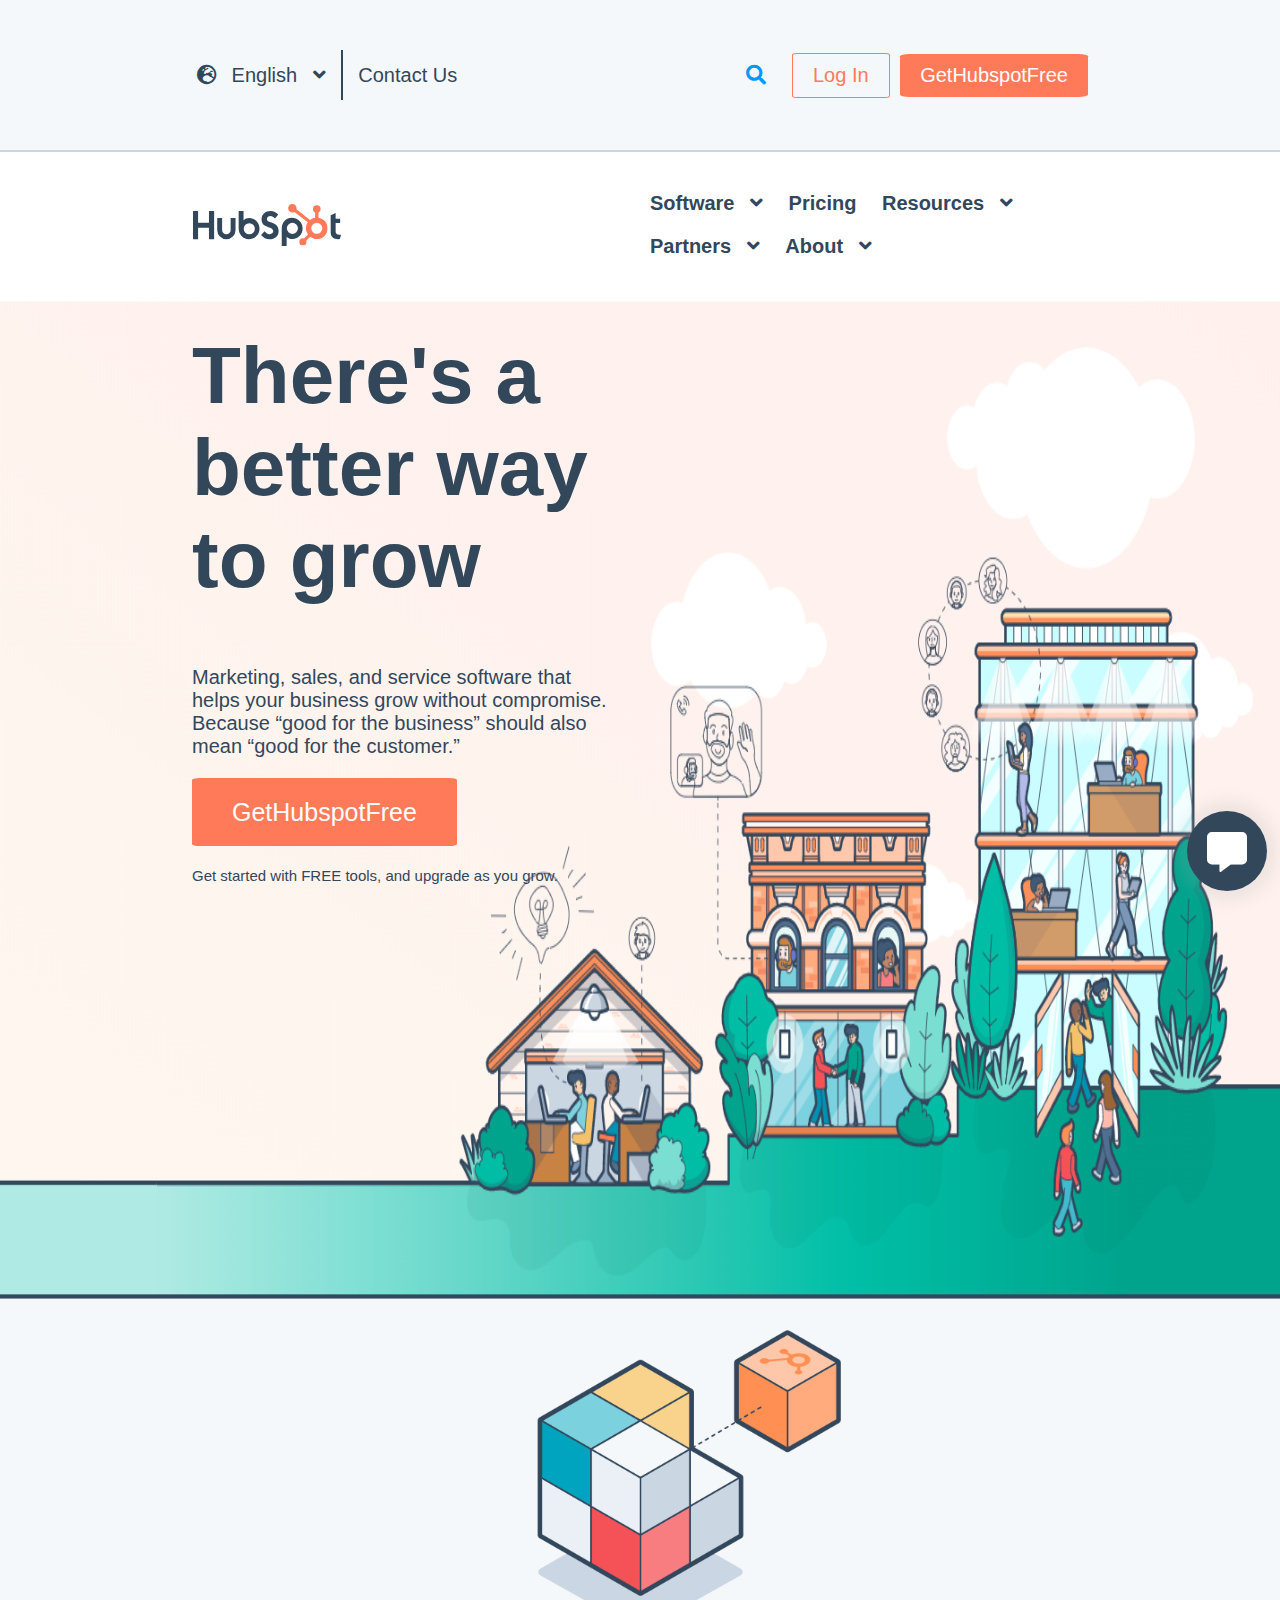
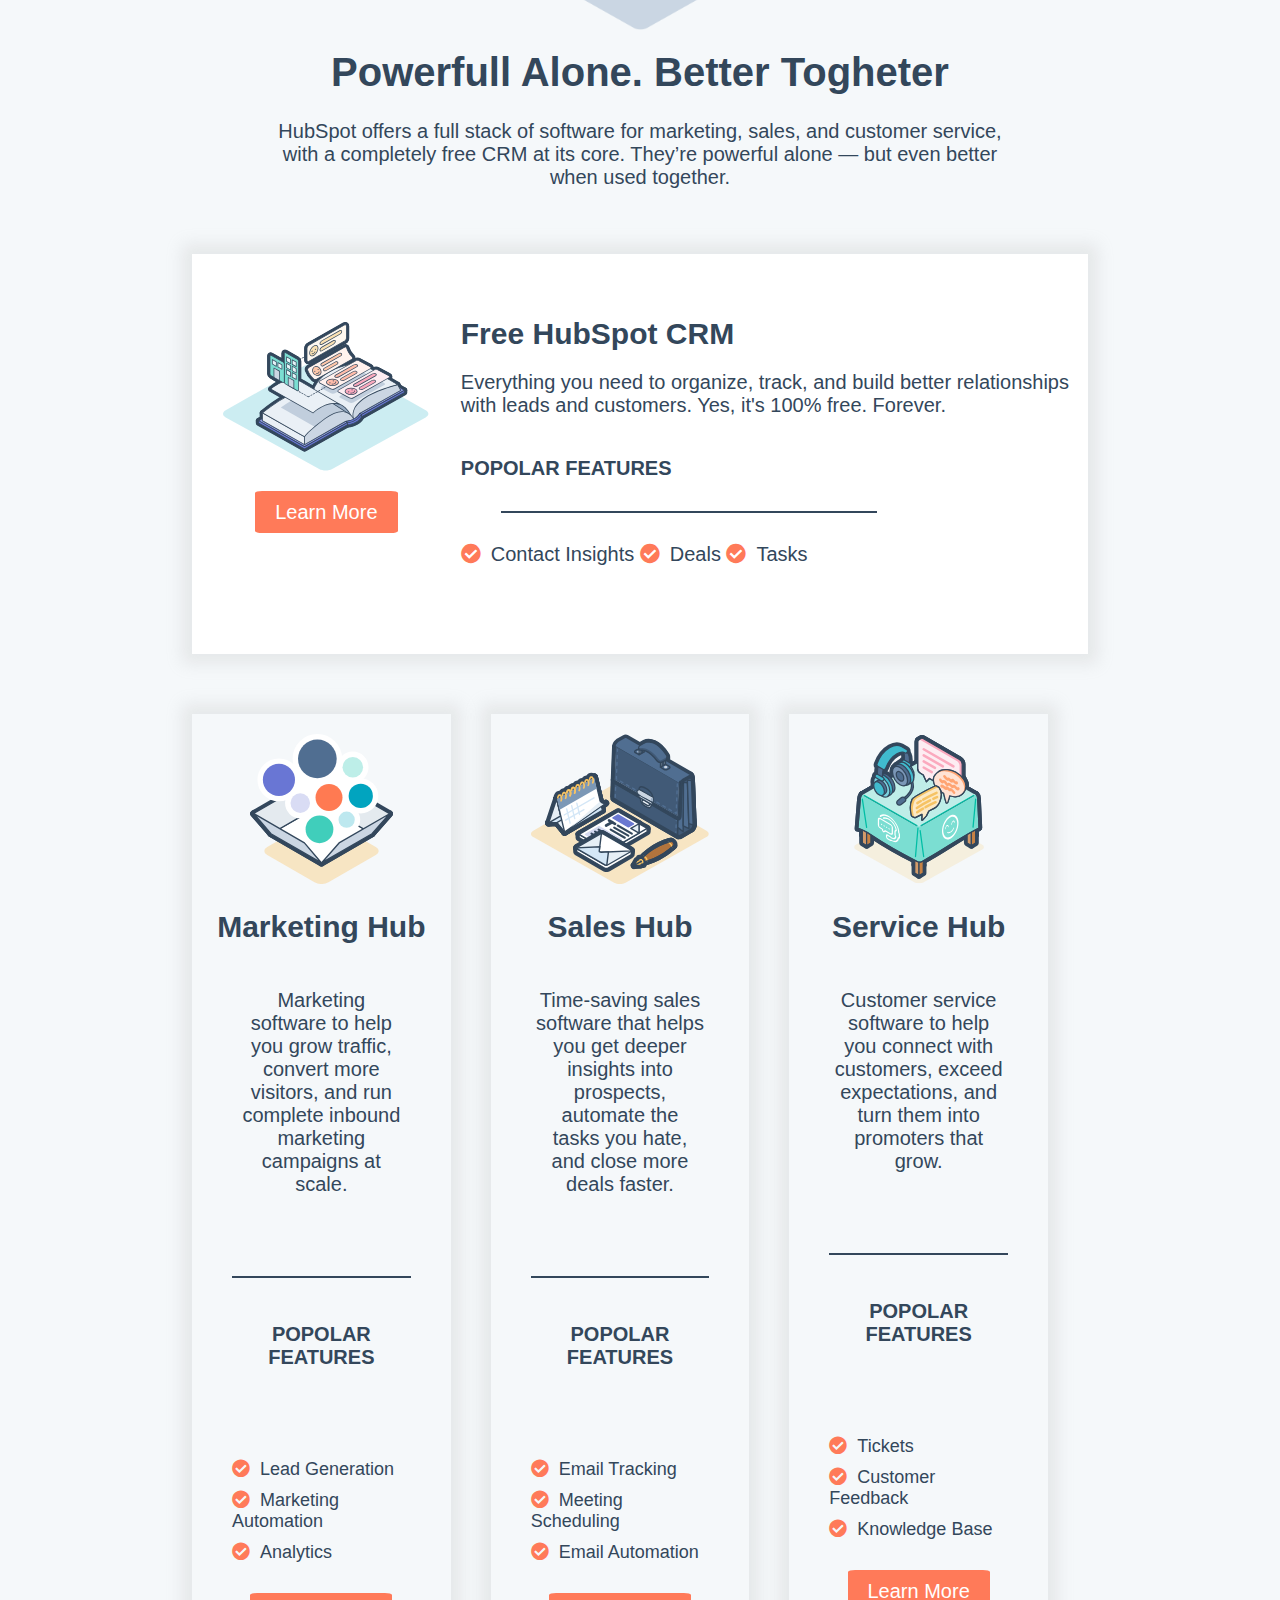
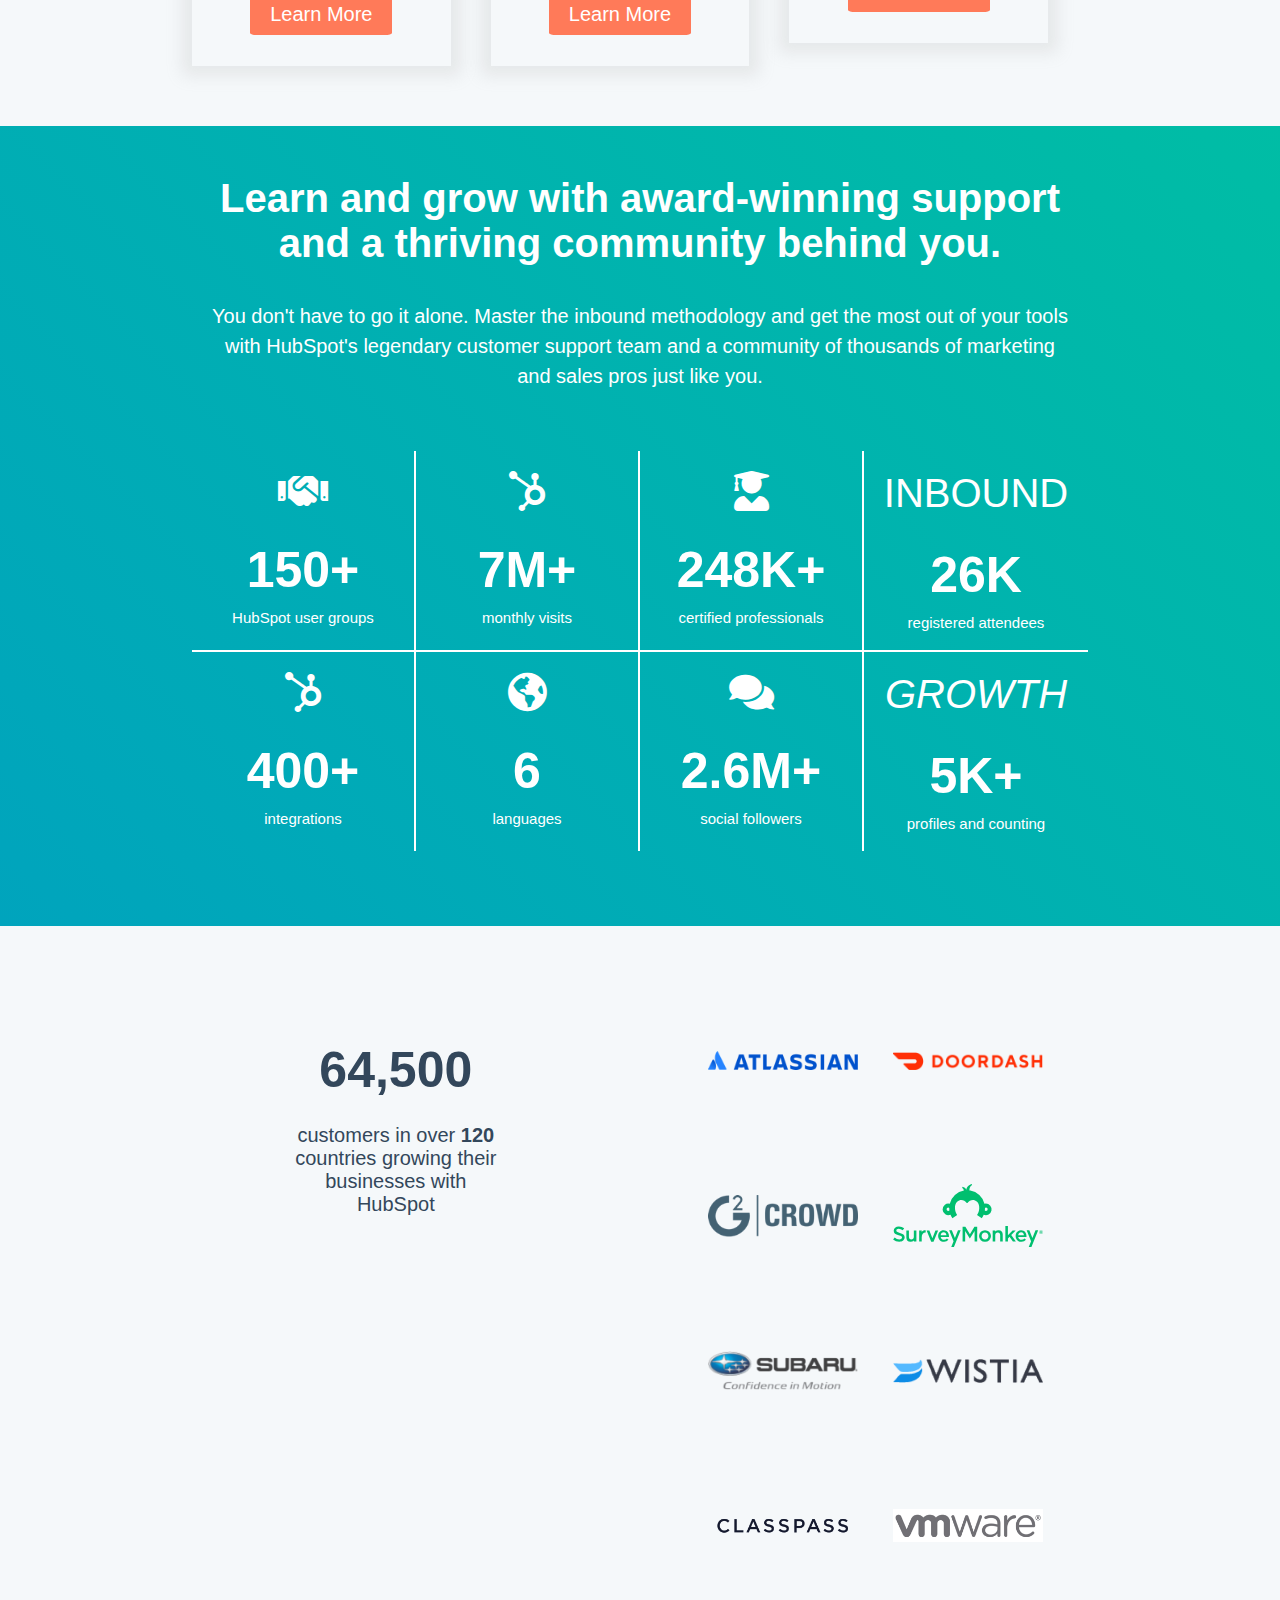
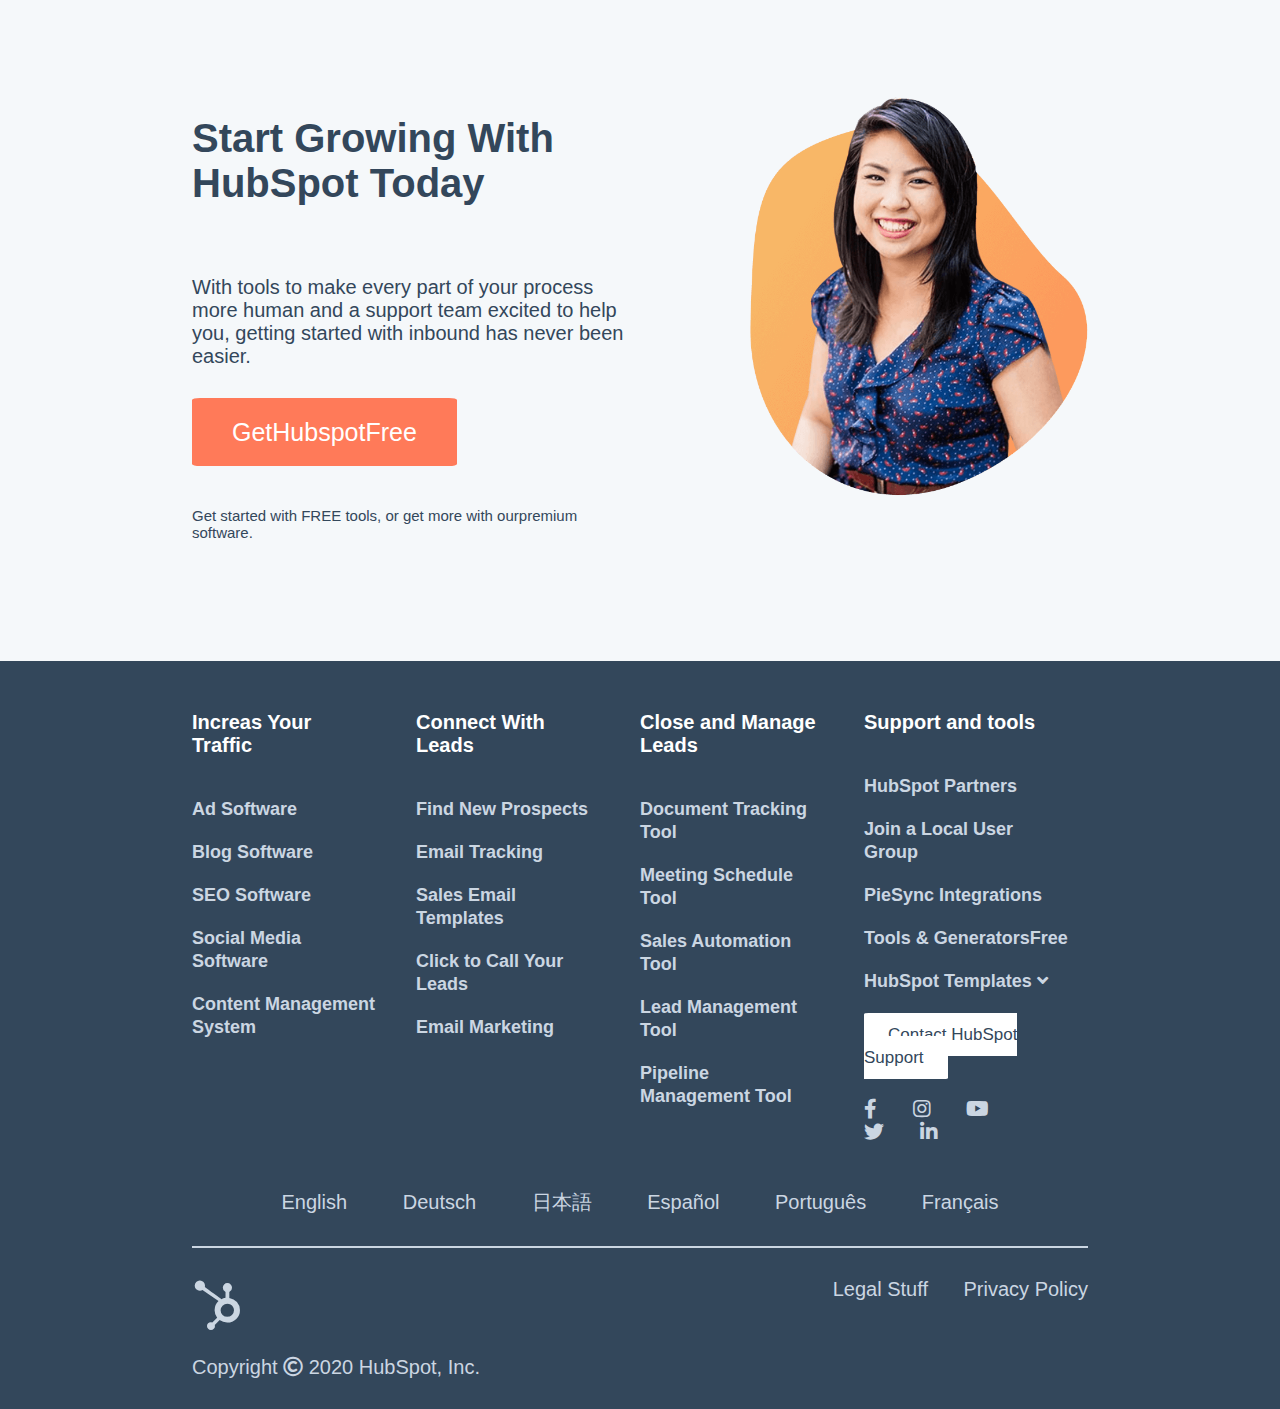
==== index.html @ 2fcccb37 "all complete, update scale" ====
<!DOCTYPE html>
<html lang="en" dir="ltr">
  <head>
    <meta charset="utf-8">
    <title>Esercizio Hubspot</title>
    <link rel="stylesheet" href="css/style.css">
    <link rel="stylesheet" href="css/all.min.css">
  </head>
  <body>
    <header>
      <div class="h-container">
        <div class="h-navfix">
          <nav class="h-nav">
            <ul class="navsx centersx">
              <a class="font-skill" href="#">
                <li class="english">
                  <i class="fas fa-globe-europe padding-icon"></i>
                  English
                  <i class="fas fa-angle-down padding-icon"></i>
                </li>
                <li class="padding-icon">Contact Us</li>
              </a>
            </ul>
          </nav>
          <nav class="h-nav">
            <a href="#">
              <ul class="navdx centerdx">
                <span class="login">
                  <li>
                    <i class="fas fa-search padding-icon"></i>
                  </li>
                  <li class="log-b">
                    Log In
                  </li>
                </span>
                <li class="button padding-icon">
                  GetHubspotFree
                </li>
              </ul>
            </a>
          </nav>
        </div>
      </div>
      <div class="h-navbar">
        <div class="h-nav">
          <div class="navsx centersx">
            <div class="h-logo"></div>
          </div>
        </div>
        <div class="h-nav">
          <div class="navdx centerdx">
            <nav>
              <a class="font-skill" href="#">
                <ul class=>
                  <li class="navbar-item">
                    Software
                    <i class="fas fa-angle-down"></i>
                  </li>
                  <li class="navbar-item">Pricing</li>
                  <li class="navbar-item">
                    Resources
                    <i class="fas fa-angle-down"></i>
                  </li>
                  <li class="navbar-item">
                    Partners
                    <i class="fas fa-angle-down"></i>
                  </li>
                  <li class="navbar-item">
                    About
                    <i class="fas fa-angle-down"></i>
                  </li>
                </ul>
              </a>
            </nav>
          </div>

        </div>
      </div>
      <div class="jumbo">
        <div class="title">
          <h1>There's a better way to grow</h1>
          <p class="m-p">
            Marketing, sales, and service software that helps your business grow without compromise. Because “good for the business” should also mean “good for the customer.”
          </p>
          <a class="button padding-icon">
            GetHubspotFree
          </a>
          <p class="m-p">
            Get started with FREE tools, and upgrade as you grow.
          </p>
        </div>
      </div>
    </header>

    <main>
      <section>
        <div class="first-sec">
          <div class="cube"></div>
          <h3>Powerfull Alone. Better Togheter</h3>
          <p class="m-p">
            HubSpot offers a full stack of software for marketing, sales, and customer service, with a completely free CRM at its core. They’re powerful alone — but even better when used together.
          </p>
        </div>
      </section>
      <section>
        <div class="center-sec">
          <div class="shadow clearfix-sec zoom">
            <div class="illustration">
              <div class="illustration-logo"></div>
              <div class="learnmore">
                <a class="button" href="#">Learn More</a>
              </div>
            </div>
            <div class="crm">
              <h5>Free HubSpot CRM</h5>
              <p class="m-p">
                Everything you need to organize, track, and build better relationships with leads and customers. Yes, it's 100% free. Forever.
              </p>
              <p class="m-p bold">POPOLAR FEATURES</p>
              <div class="division line"></div>
              <div class="m-p">
                <span><i class="fas fa-check-circle"></i>Contact Insights</span>
                <span><i class="fas fa-check-circle"></i>Deals</span>
                <span><i class="fas fa-check-circle"></i>Tasks</span>
              </div>
            </div>
          </div>
        </div>
      </section>
      <section>
        <div class="center-sec">
          <div class="clearfix-sec">
            <div class="shadow floating-sec zoom">
              <div id="marketing"></div>
              <h5>Marketing Hub</h5>
              <p class="m-p">
                Marketing software to help you grow traffic, convert more visitors, and run complete inbound marketing campaigns at scale.
              </p>
              <div class="division"></div>
              <p class="m-p bold">POPOLAR FEATURES</p>
              <p class="m-p align-left"><i class="fas fa-check-circle"></i>Lead Generation</p>
              <p class="m-p align-left"><i class="fas fa-check-circle"></i>Marketing Automation</p>
              <p class="m-p align-left"><i class="fas fa-check-circle"></i>Analytics</p>
              <div class="learnmore">
                <a class="button" href="#">Learn More</a>
              </div>
            </div>
            <div class="middle shadow floating-sec zoom">
              <div id="sales"></div>
              <h5>Sales Hub</h5>
              <p class="m-p">
              Time-saving sales software that helps you get deeper insights into prospects, automate the tasks you hate, and close more deals faster.
              </p>
              <div class="division"></div>
              <p class="m-p bold">POPOLAR FEATURES</p>
              <p class="m-p align-left"><i class="fas fa-check-circle"></i>Email Tracking</p>
              <p class="m-p align-left"><i class="fas fa-check-circle"></i>Meeting Scheduling</p>
              <p class="m-p align-left"><i class="fas fa-check-circle"></i>Email Automation</p>
              <div class="learnmore">
                <a class="button" href="#">Learn More</a>
              </div>
            </div>
            <div class="shadow floating-sec zoom">
              <div id="service"></div>
              <h5>Service Hub</h5>
              <p class="m-p">
                Customer service software to help you connect with  customers, exceed expectations, and turn them into  promoters that grow.
              </p>
              <div class="division"></div>
              <p class="m-p bold">POPOLAR FEATURES</p>
              <p class="m-p align-left"><i class="fas fa-check-circle"></i>Tickets</p>
              <p class="m-p align-left"><i class="fas fa-check-circle"></i>Customer Feedback</p>
              <p class="m-p align-left"><i class="fas fa-check-circle"></i>Knowledge Base</p>
              <div class="learnmore">
                <a class="button" href="#">Learn More</a>
              </div>
            </div>
          </div>
        </div>
      </section>
      <section>
        <div class="gradient">
        <div class="center-sec">
          <h3>Learn and grow with award-winning support and a thriving community behind you.</h3>
          <p class="m-p">
            You don't have to go it alone. Master the inbound methodology and get the most out of your tools with HubSpot's legendary customer support team and a community of thousands of marketing and sales pros just like you.
          </p>
        </div>
        <div class="cell-center gradient-cell">
          <div class="gradient-float border-bottom border-right">
            <i class="icon-cell fas fa-handshake"></i>
            <div class="number-cell">150+</div>
            <p class="p-cell">HubSpot user groups</p>
          </div>
          <div class="gradient-float border-bottom border-right">
            <i class="icon-cell fab fa-hubspot"></i>
            <div class="number-cell">7M+</div>
            <p class="p-cell">monthly visits</p>
          </div>
          <div class="gradient-float border-bottom border-right">
            <i class="icon-cell fas fa-user-graduate"></i>
            <div class="number-cell">248K+</div>
            <p class="p-cell">certified professionals</p>
          </div>
          <div class="gradient-float border-bottom">
            <div class="icon-cell">INBOUND</div>
            <div class="number-cell">26K</div>
            <p class="p-cell">registered attendees</p>
          </div>
        </div>
        <div class="cell-center gradient-cell">
          <div class="gradient-float border-top border-right">
            <i class="icon-cell fab fa-hubspot"></i>
            <div class="number-cell">400+</div>
            <p class="p-cell">integrations</p>
          </div>
          <div class="gradient-float border-top border-right">
            <i class="icon-cell fas fa-globe-americas"></i>
            <div class="number-cell">6</div>
            <p class="p-cell">languages</p>
          </div>
          <div class="gradient-float border-top border-right">
            <i class="icon-cell fas fa-comments"></i>
            <div class="number-cell">2.6M+</div>
            <p class="p-cell">social followers</p>
          </div>
          <div class="gradient-float border-top">
            <div class="icon-cell">
              <em>GROWTH</em>
            </div>
            <div class="number-cell">5K+</div>
            <p class="p-cell">profiles and counting</p>
          </div>
        </div>
      </section>
      <section>
        <div class="center-sec">
          <div class="first-growing">
            <div class="customers">
              <div class="customers-number">64,500</div>
              <p class="m-p">
              customers in over <strong>120</strong> countries growing their businesses with HubSpot
              </p>
            </div>
            <div class="brands">
              <div id="atlassian" class="logo-brand"></div>
              <div id="doordash" class="logo-brand"></div>
              <div id="crowd" class="logo-brand"></div>
              <div id="monkey" class="logo-brand"></div>
              <div id="subaru" class="logo-brand"></div>
              <div id="wistia" class="logo-brand"></div>
              <div id="classpass" class="logo-brand"></div>
              <div id="vmware" class="logo-brand"></div>
            </div>
          </div>
        </div>
      </section>
      <section>
        <div class="center-sec">
          <div class="second-growing">
            <div class="start-growing">
              <h3>Start Growing With HubSpot Today</h3>
              <p class="m-p">
                With tools to make every part of your process more human and a support team excited to help you, getting started with inbound has never been easier.
              </p>
              <a class="button padding-icon">
                GetHubspotFree
              </a>
              <p class="m-p">
                Get started with FREE tools, or get more with ourpremium software.
              </p>
            </div>
            <div class="woman">
              <div id="smiling-person"></div>
            </div>
          </div>
        </div>
      </section>
    </main>

    <footer>
      <div class="center-sec">
        <nav class="footer-fix">
          <div class="footer-nav">
            <p class="bold m-p">Increas Your Traffic</p>
            <nav>
              <ul class="footer-list">
                <li>
                  <a class="footer-item" href="#">Ad Software</a></li>
                <li>
                  <a class="footer-item" href="#">Blog Software</a>
                </li>
                <li>
                  <a class="footer-item" href="#">SEO Software</a>
                </li>
                <li>
                  <a class="footer-item" href="#">Social Media Software</a>
                </li>
                <li>
                  <a class="footer-item" href="#">Content Management System</a>
                </li>
              </ul>
            </nav>
          </div>
          <div class="footer-nav">
            <p class="bold m-p">Connect With Leads</p>
            <nav>
              <ul class="footer-list">
                <li>
                  <a class="footer-item" href="#">Find New Prospects</a>
                </li>
                <li>
                  <a class="footer-item" href="#">Email Tracking</a>
                </li>
                <li>
                  <a class="footer-item" href="#">Sales Email Templates</a>
                </li>
                <li>
                  <a class="footer-item" href="#">Click to Call Your Leads
                  </a>
                </li>
                <li>
                  <a class="footer-item" href="#">Email Marketing</a>
                </li>
              </ul>
            </nav>
          </div>
          <div class="footer-nav">
            <p class="bold m-p">Close and Manage Leads</p>
              <nav>
                <ul class="footer-list">
                  <li>
                    <a class="footer-item" href="#">Document Tracking Tool</a>
                  </li>
                  <li>
                    <a class="footer-item" href="#">Meeting Schedule Tool</a>
                  </li>
                  <li>
                    <a class="footer-item" href="#">Sales Automation Tool</a>
                  </li>
                  <li>
                    <a class="footer-item" href="#">Lead Management Tool</a>
                  </li>
                  <li>
                    <a class="footer-item" href="#">Pipeline Management Tool</a>
                  </li>
                </ul>
              </nav>
          </div>
          <div class="footer-nav">
            <p class="bold m-p">Support and tools</p>
            <nav>
              <ul class="footer-list">
                <li>
                  <a class="footer-item" href="#">HubSpot Partners</a>
                </li>
                <li>
                  <a class="footer-item" href="#">Join a Local User Group</a>
                </li>
                <li>
                  <a class="footer-item" href="#">PieSync Integrations</a>
                </li>
                <li>
                  <a class="footer-item" href="#">Tools & GeneratorsFree</a>
                </li>
                <li>
                  <a class="footer-item" href="#">
                    HubSpot Templates
                    <i class="fas fa-angle-down"></i>
                    <div class="footer-btn"><a class="contact" href="#">Contact HubSpot Support</a></div>
                    <div class="footer-icon">
                      <i class="fab fa-facebook-f"></i>
                      <i class="fab fa-instagram"></i>
                      <i class="fab fa-youtube"></i>
                      <i class="fab fa-twitter"></i>
                      <i class="fab fa-linkedin-in"></i>
                    </div>
                  </a>
                </li>
              </ul>
            </nav>
          </div>


        </nav>
        <div class="footer-sec">
          <span>
            <a class="footer-lenguage" href="#">English</a>
          </span>
          <span>
            <a class="footer-lenguage" href="#">Deutsch</a>
          </span>
          <span>
            <a class="footer-lenguage" href="#">日本語</a>
          </span>
          <span>
            <a class="footer-lenguage" href="#">Español</a>
          </span>
          <span>
            <a class="footer-lenguage" href="#">Português</a>
          </span>
          <span>
            <a class="footer-lenguage" href="#">Français</a>
          </span>
        </div>
        <div class="footer-info">
          <div class="footer-logo">
            <i class="fab fa-hubspot"></i>
          </div>
          <div class="privacy">
            <span>
              <a class="privacy-link" href="#">Legal Stuff</a>
            </span>
            <span>
              <a class="privacy-link" href="#">Privacy Policy</a>
            </span>
          </div>
        </div>
        <div class="copyright">
          Copyright <i class="far fa-copyright"></i> 2020 HubSpot, Inc.
        </div>
      </div>
    </footer>
    <div class="message-fix shadow">
      <i class="fas fa-comment-alt"></i>
    </div>
  </body>
</html>
---- css/style.css ----
* {
  box-sizing: border-box;
  margin: 0;
  padding: 0;
}

body {
  font-family: sans-serif;
  font-size: 20px;
}

.centerdx {
  padding: 0 30% 0 0;
}

.centersx {
  padding: 0 0 0 30%;
}

a {
  text-decoration: none;
}

.h-container {
  height: 150px;
}

.h-navfix {
  position: fixed;
  width: 100%;
  border-bottom: 2px solid rgb(203,214,226);
  background-color: rgb(245,248,250);
  z-index: 99;
}

.h-navfix::after {
  content: "";
  display: table;
  clear: both;
}

.h-nav {
  float: left;
  width: 50%;
  min-height: 150px;
  position: relative;
}

.navsx {
  position: absolute;
  top:50%;
  left: 0;
  transform: translate(0, -50%);
}

.font-skill {
  color: rgb(51,71,91);
  font-weight: 500;
}

 .padding-icon {
  padding: 10px;
 }

 .padding-icon:first-child {
   padding-left: 0;
 }

.english {
  border-right: 2px solid rgb(51,71,91);
  padding: 5px;
}

li {
  display: inline-block;
}

/* inizio navdx */

.navdx {
  position: absolute;
  top:50%;
  right: 0;
  transform: translate(0, -50%);
}

.login {
  padding: 5px;
}

.login > .log-b {
  background-color: transparent;
  border: 1px solid rgb(255,122,89);
  color: rgb(255,122,89);
  padding: 10px 20px;
  border-radius: 5%;
  font-weight: 400;
  font-size: 20px;
  transition: background-color 0.5s;
}

.log-b:hover {
  background-color: rgba(255,122,89,0.2);
}

.fa-search {
  color: rgb(0,153,255);
  font-size: 20px;
  padding: 20px;
}

.button {
  color: #fff;
  padding: 10px 20px;
  background-color: rgb(255,122,89);
  border-radius: 5%;
  text-decoration: none;
  font-weight: 500;
  font-size: 20px;
  transition: opacity 0.5s;
}

.button:hover {
  opacity: 0.5;
  cursor: pointer;
}

/* inizio navbar */

.h-navbar::after {
  content: "";
  display: table;
  clear: both;
}

.h-logo {
  background-image: url(../img/logo.svg);
  background-repeat: no-repeat;
  background-size: contain;
  background-position: center;
  width: 150px;
  height: 150px;
}

ul {
  list-style: none;
}


.navbar-item {
  display: inline-block;
  padding: 10px;
  font-weight: 600;
}

.navbar-item > .fas {
margin-left: 10px;
}

/* inizio jumbo */

.jumbo {
  background-image: url(../img/jumbotron.png);
  background-position: right bottom;
  background-repeat: no-repeat;
  background-size: 100% 100%;
  min-height: 1000px;
}

.jumbo::after {
  content: "";
  display: table;
  clear: both;
}

.title {
  float: left;
  width: 50%;
  padding-left: 15%;
}

h1 {
  padding: 30px 30px 30px 0;
  font-size: 80px;
  font-weight: 600;
  color: rgb(51,71,91);
}

.title > .button {
  padding: 20px 40px;
  border-radius: 3%;
  font-weight: 500;
  font-size: 25px;
}

.title > .m-p {
  padding: 30px 30px 40px 0;
}

.title > .m-p:last-child {
  font-size: 15px;
  padding: 40px 30px 30px 0;
}

/* inizio main */

main {
  background-color: rgb(245,248,250);
}

.zoom {
  transition: transform 0.3s ease 0.1s;
}

.zoom:hover {
  transform: scale(1.1);
}
/* inizio prima sezione cube */

.first-sec {
  padding: 30px 20%;
  text-align: center;
}

.cube {
  background-image: url(../img/cube.png);
  background-position: center;
  background-repeat: no-repeat;
  background-size: contain;
  min-height: 300px;
}

h3 {
  padding: 20px 20px;
  font-size: 40px;
  font-weight: 600;
  color: rgb(51,71,91);
}

.m-p {
  padding: 5px 5px;
  color: rgb(51,71,91);
  font-size: 20px;
  letter-spacing: 0.1;
}

/* inizio seconda sezione CRM */

.center-sec {
  padding: 30px 15%;

}
.shadow {
  box-shadow: 0px 0px 15px 10px rgba(170,170,170,0.2);
}

.clearfix-sec::after {
  content: "";
  display: table;
  clear: both;
}

.illustration {
  float: left;
  width: 30%;
  background-color: #fff;
  height: 400px;
  text-align: center;
}

.illustration-logo {
  background-image: url(../img/CRM-Illustration.svg);
  background-position: center;
  background-repeat: no-repeat;
  background-size: contain;
  min-height: 150px;
  margin-top: 25%;
}

.learnmore {
  padding-top: 30px;
}

.crm {
  float: left;
  width: 70%;
  background-color: #fff;
  height: 400px;
}

h5 {
  padding: 10% 0 0 0;
  font-size: 30px;
  font-weight: 600;
  color: rgb(51,71,91);
}

.crm > .m-p {
  padding: 20px 0;
}

.bold {
  font-weight: 600;
  display: inline-block;
}

.crm > .line {
  display: inline-block;
  width: 60%;
  margin: 5px 40px;
}

.crm > .m-p:last-child {
  padding-bottom: 0;
}

.fa-check-circle {
  color: rgb(255,122,89);
  padding-right: 10px;
}

/* inizio terza sezione */

.floating-sec {
  float: left;
  width: calc(100%/3 - 40px);
  text-align: center;
}

#marketing{
  background-image: url(../img/Marketing-Hub-Free.svg);
  background-position: center;
  background-repeat: no-repeat;
  background-size: contain;
  min-height: 150px;
  margin-top: 20px;
}

#sales{
  background-image: url(../img/Sales-Professional-Illustration.svg);
  background-position: center;
  background-repeat: no-repeat;
  background-size: contain;
  min-height: 150px;
  margin-top: 20px;
}

.middle {
  margin: 0 40px;
}

#service{
  background-image: url(../img/Service-Hub-Illustration.svg);
  background-position: center;
  background-repeat: no-repeat;
  background-size: contain;
  min-height: 150px;
  margin-top: 20px;
}

.floating-sec > .m-p {
  margin: 40px;
  padding-bottom: 40px;
}

.division {
  border: 1px solid rgb(51,71,91);
  margin: 0 40px;
}

.floating-sec > .align-left {
  text-align: left;
  padding: 0;
  margin: 10px 40px;
  font-size: 18px;
}

.floating-sec > .learnmore {
  padding: 30px 0 40px 0;
}

/* inizio quarta sezione */

.gradient {
  margin-top: 30px;
  width: 100%;
  min-height: 800px;
  background-image: linear-gradient(45deg,#00a4bd,#00bda5);
  text-align: center;
}

.center-sec > h3 {
  color: #fff;
}

.center-sec > .m-p {
  color: #fff;
  padding: 15px 15px 30px 15px;
  line-height: 150%;
}

.cell-center {
  padding: 0 15%;
}


.gradient-cell::after {
  content: "";
  display: table;
  clear: both;
}

.gradient-float {
  float: left;
  height: 200px;
  width: 25%;
  text-align: center;
}

.cell-center .gradient-cell > .no-border {
  border-right: none;
}

.border-bottom {
  border-bottom: 1px solid #fff;
}

.border-top {
  border-top: 1px solid #fff;
}

.border-right {
  border-right: 2px solid #fff;
}

.icon-cell {
  color: #fff;
  font-size: 40px;
  padding: 20px 0;
}

.number-cell {
  color: #fff;
  font-size: 50px;
  padding: 10px 0;
  font-weight: 600;
}

.p-cell {
  color: #fff;
  font-size: 15px;
  font-weight: 500;
}

/* inizio quinta sezione */

.first-growing {
  padding: 30px 5% 30px 10%;
}

.first-growing::after {
  content: "";
  display: table;
  clear: both;
}

.customers {
  float: left;
  width: 30%;
  text-align: center;
  padding-top: 35px;
}

.customers-number {
  color: rgb(51,71,91);
  font-size: 50px;
  font-weight: 600;
  padding: 20px 0;
}

.brands {
  float: right;
  width: 70%;
  text-align: right;
}

#atlassian {
  background-image: url(../img/Atlassian.webp);
}
#doordash {
  background-image: url(../img/doordash.webp);
}
#crowd {
  background-image: url(../img/g2crowd.webp);
}
#monkey {
  background-image: url(../img/monkey.svg);
}
#subaru {
  background-image: url(../img/Subaru.webp);
}
#wistia {
  background-image: url(../img/Wistia.webp);
}
#classpass {
  background-image: url(../img/Classpass.webp);
}
#vmware {
  background-image: url(../img/VMware.webp);
}

.logo-brand {
  background-position: center;
  background-repeat: no-repeat;
  background-size: contain;
  height: 150px;
  width: 150px;
  display: inline-block;
  margin-left: 30px;
}

/* inizio sesta sezione */
.second-growing {
  padding-bottom: 60px;
}


.second-growing::after {
  content: "";
  display: table;
  clear: both;
}

.start-growing {
  float: left;
  width: 50%;
  text-align: left;
}

.woman {
  float: right;
  width: 50%;
  text-align: right;
}

.start-growing > h3 {
  padding-left: 0;
}

.start-growing > .m-p {
  padding: 50px 0;
}


.start-growing > .button {
  padding: 20px 40px;
  border-radius: 3%;
  font-weight: 500;
  font-size: 25px;
}

.start-growing > .m-p:last-child {
  font-size: 15px;
  padding: 60px 30px 30px 0;
}

#smiling-person {
  background-image: url(../img/woman.webp);
  background-position: right center;
  background-repeat: no-repeat;
  background-size: contain;
  height: 400px;
}

/* inizio footer */

footer {
  background-color: rgb(51,71,91);
}

.footer-fix::after {
  content: "";
  display: table;
  clear: both;
}

.footer-nav {
  float: left;
  width: calc(100%/4 - 20px);
  padding-right: 20px;
  padding-top: 20px;
  margin-left: 20px;
}

.footer-nav:first-child{
  margin-left: 0;
}

.footer-nav:last-child {
  padding-right: 0;
}

.footer-list > li {
  display: block;
  padding-top: 20px;
}

.footer-nav > .m-p {
  color: #fff;
  padding: 0 0 20px 0;
}

.footer-item{
color: #cbd6e2;
font-weight: bold;
font-size: 18px;
}

li > .footer-item:hover {
  color: rgb(153, 235, 255);
}

.contact {
  background-color:#fff;
  color: rgb(51,71,91);
  padding: 12px 24px;
  font-size: 17px;
  border-radius: 3%;
}

.footer-btn {
  padding: 30px 0;
}

.footer-icon {
  color:#cbd6e2;
  font-size: 20px;
}

.footer-icon > .fab {
  padding-right: 30px;
}

.footer-icon > .fab:hover {
  cursor: pointer;
  color: rgb(153, 235, 255);
}

.footer-sec {
  text-align: center;
  margin-top: 5%;
  border-bottom: 2px solid #cbd6e2;
  padding-bottom: 30px;
}

.footer-lenguage {
  color: #cbd6e2;
  padding: 20px 25px;
}

.footer-lenguage:hover {
  color: rgb(153, 235, 255);
}

.footer-info::after {
  content: "";
  display: table;
  clear: both;
}

.footer-logo  {
  float: left;
  color: #cbd6e2;
  padding-top: 30px;
  width: 50%;
  text-align: left;
  font-size: 50px;
}

.privacy {
  float: right;
  color: #cbd6e2;
  padding-top: 30px;
  width: 50%;
  text-align: right;
}

.privacy > span {
  padding-left: 30px;
}

.privacy-link {
  color: #cbd6e2;
}

.privacy-link:hover {
  color: rgb(153, 235, 255);
}

.copyright {
  color: #cbd6e2;
  padding-top: 20px;
  text-align: left;
}

/* icona in fixed */

.message-fix {
  position: fixed;
  background-color: rgb(51,71,91);
  color: #fff;
  font-size: 40px;
  border-radius: 50%;
  padding: 20px 20px 15px 20px;
  bottom: 1%;
  right: 1%;
}
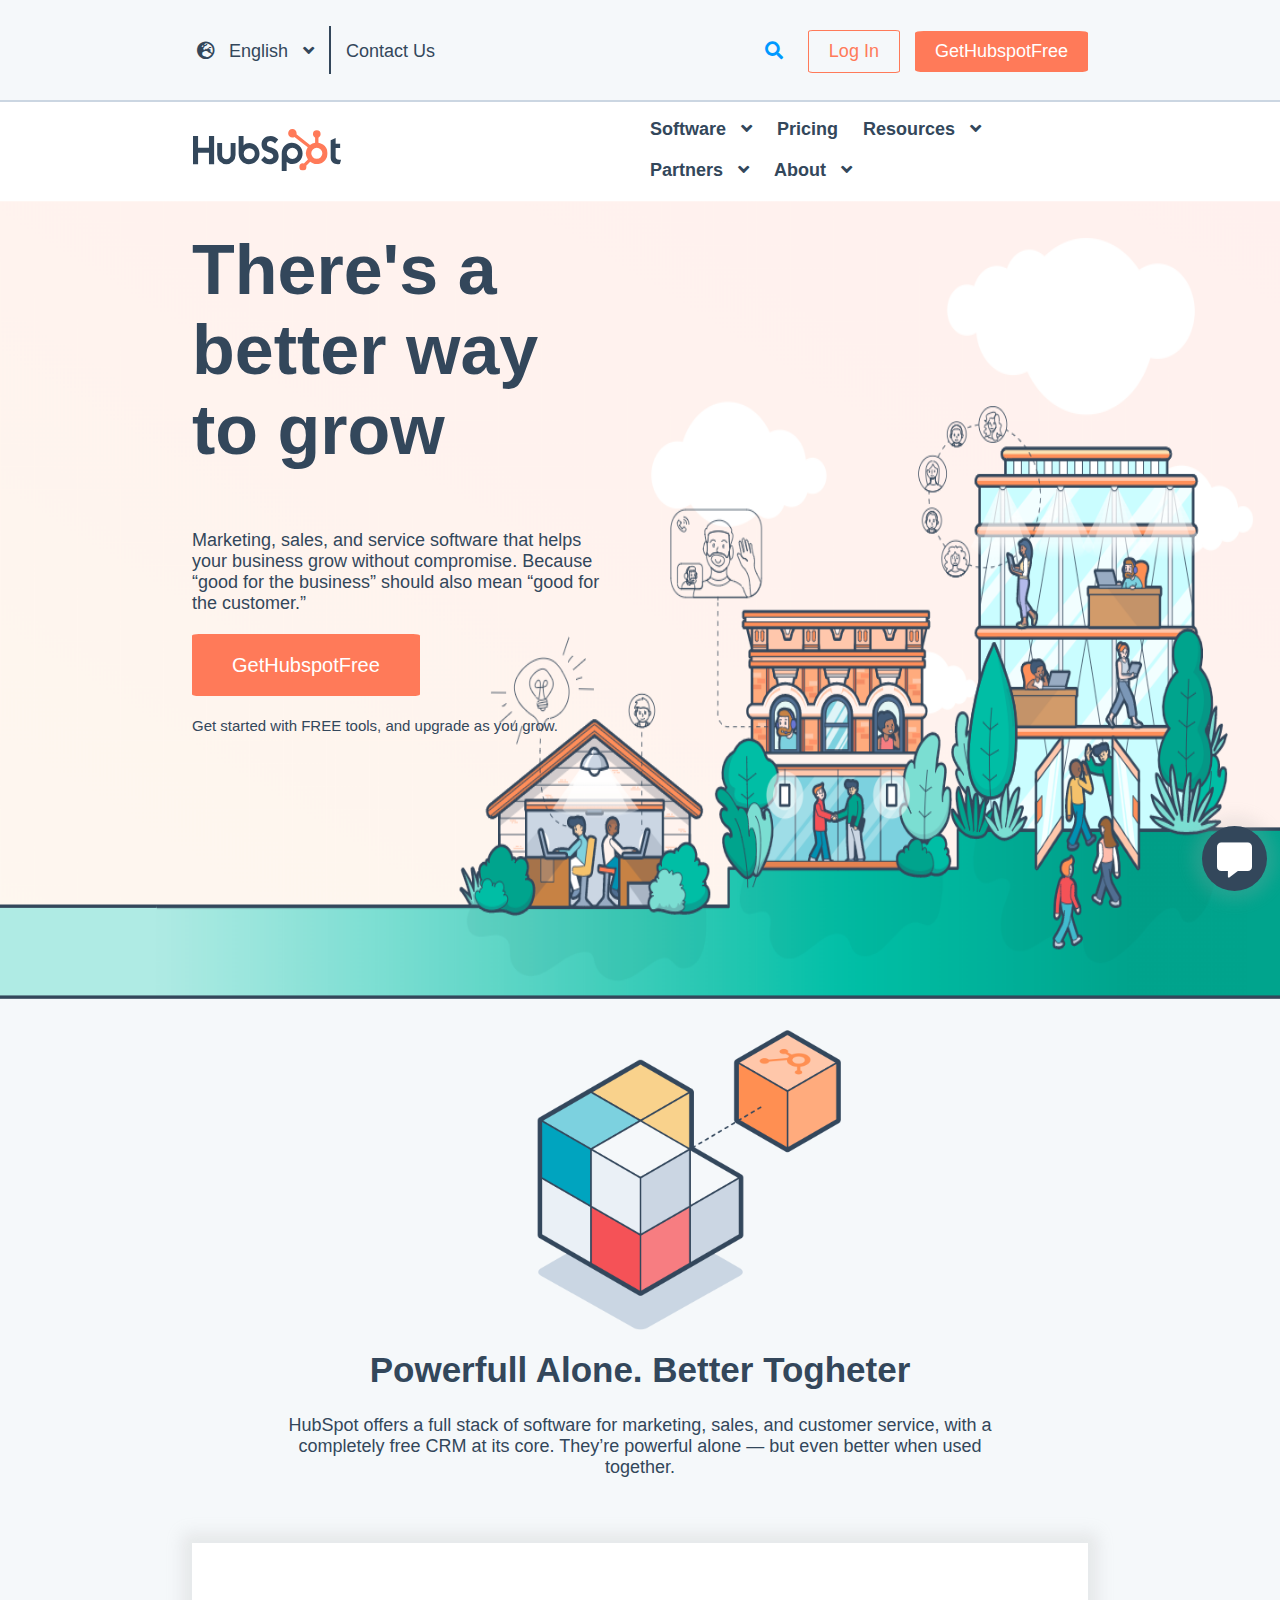
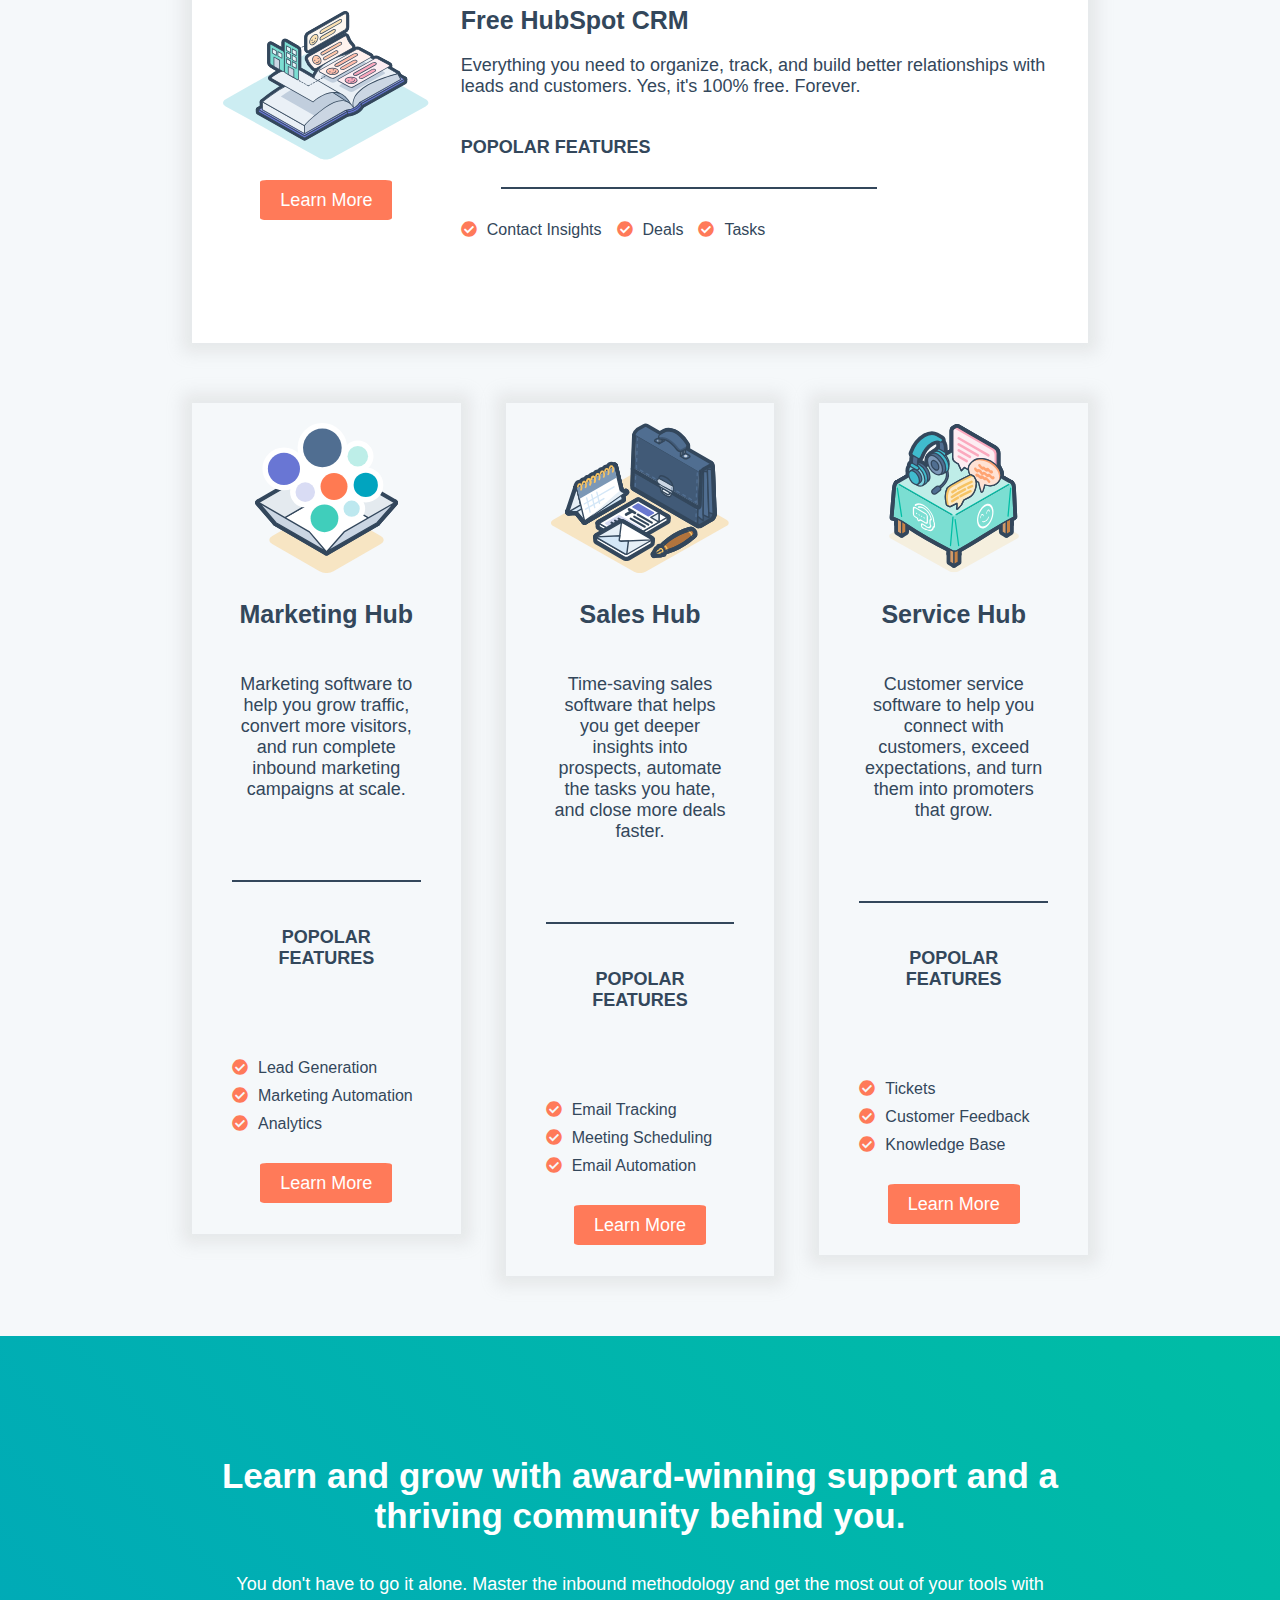
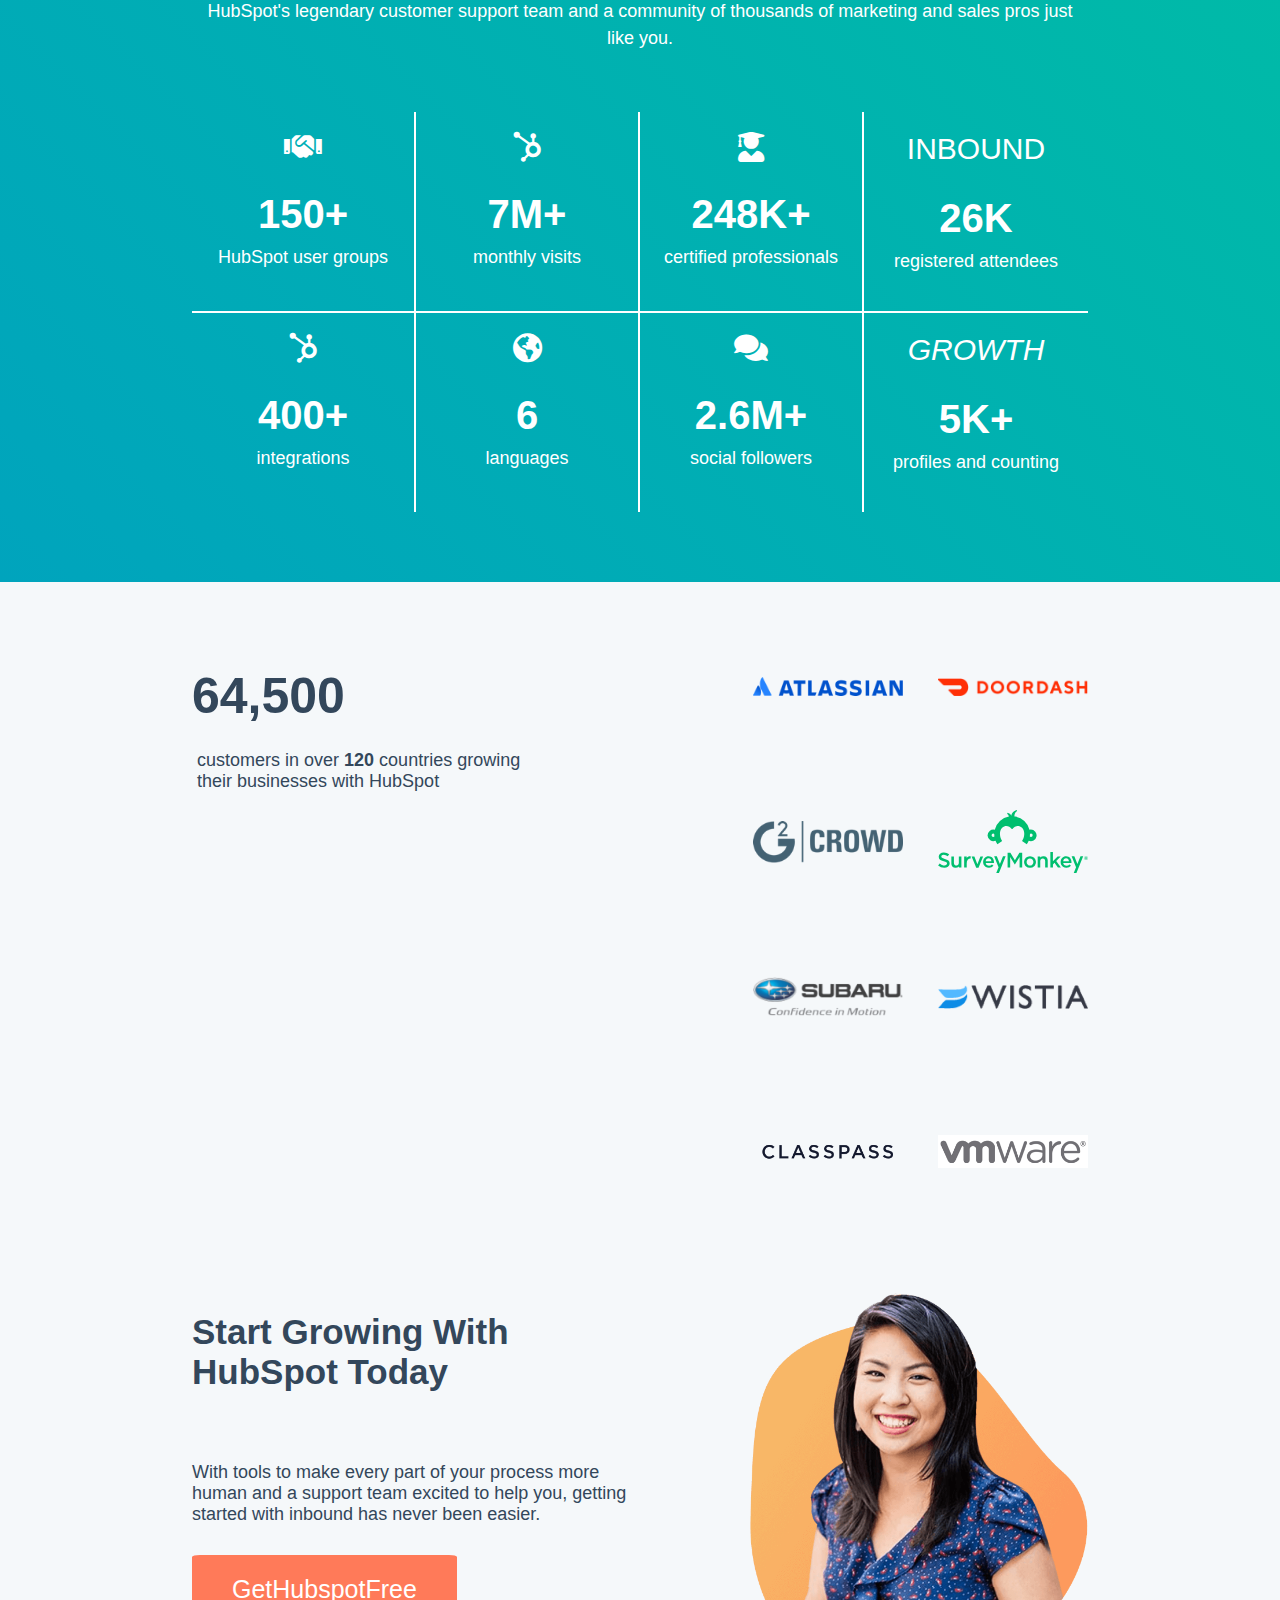
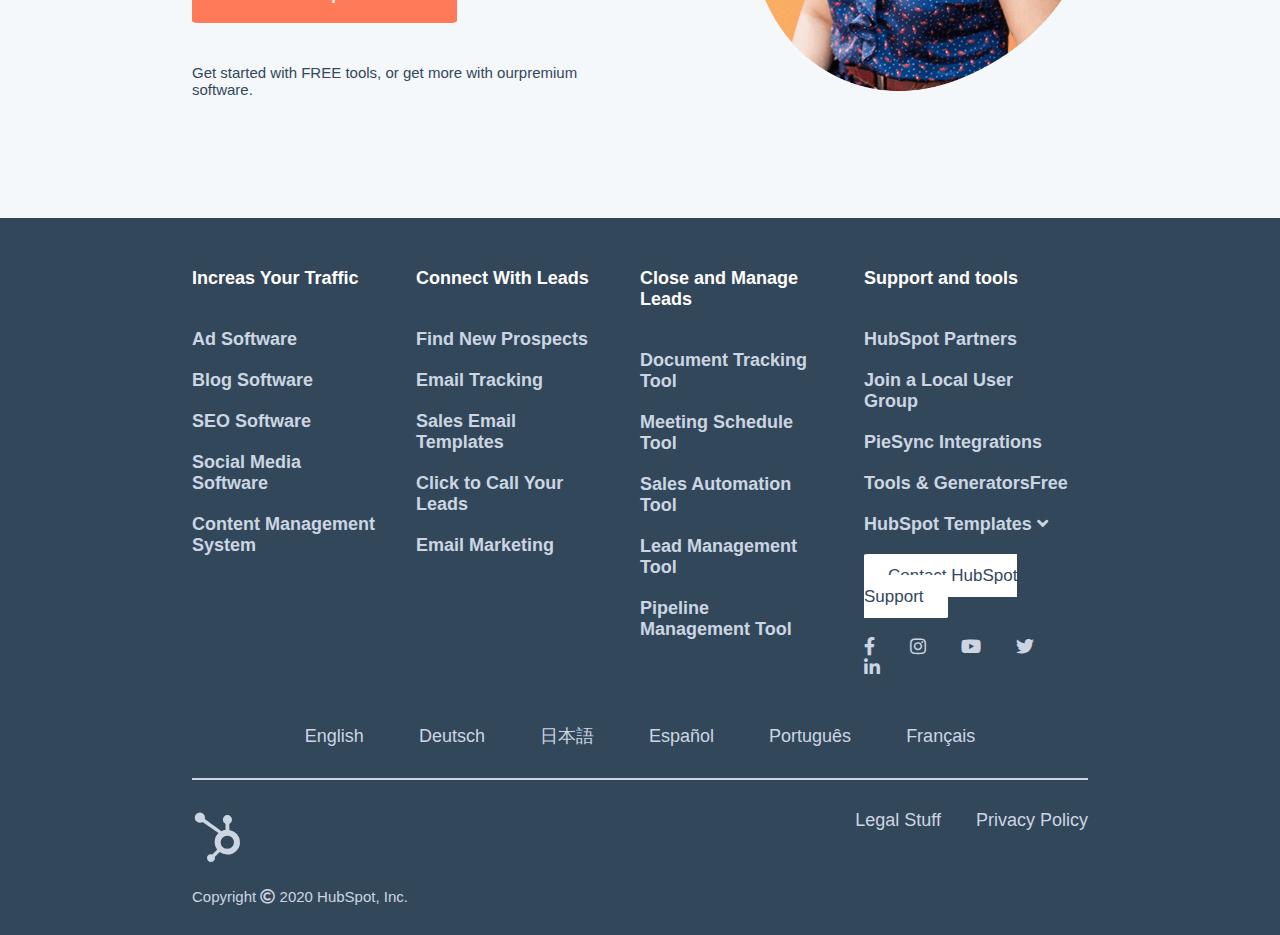
==== commit cdadb281: "refresh html, refresh css (resize all)" ====
--- a/index.html
+++ b/index.html
@@ -1,192 +1,194 @@
 <!DOCTYPE html>
 <html lang="en" dir="ltr">
-  <head>
-    <meta charset="utf-8">
-    <title>Esercizio Hubspot</title>
-    <link rel="stylesheet" href="css/style.css">
-    <link rel="stylesheet" href="css/all.min.css">
-  </head>
-  <body>
-    <header>
-      <div class="h-container">
-        <div class="h-navfix">
-          <nav class="h-nav">
-            <ul class="navsx centersx">
-              <a class="font-skill" href="#">
-                <li class="english">
-                  <i class="fas fa-globe-europe padding-icon"></i>
-                  English
-                  <i class="fas fa-angle-down padding-icon"></i>
-                </li>
-                <li class="padding-icon">Contact Us</li>
-              </a>
+
+<head>
+  <meta charset="utf-8">
+  <title>Esercizio Hubspot</title>
+  <link rel="stylesheet" href="css/style.css">
+  <link rel="stylesheet" href="css/all.min.css">
+</head>
+
+<body>
+  <header>
+    <div class="h-container">
+      <div class="h-navfix clearfix">
+        <nav class="h-nav">
+          <ul class="navsx centersx">
+            <a class="font-skill" href="#">
+              <li class="english">
+                <i class="fas fa-globe-europe padding-icon"></i>
+                English
+                <i class="fas fa-angle-down padding-icon"></i>
+              </li>
+              <li class="padding-icon">Contact Us</li>
+            </a>
+          </ul>
+        </nav>
+        <nav class="h-nav">
+          <a href="#">
+            <ul class="navdx centerdx">
+              <li class="login">
+                <li>
+                  <i class="fas fa-search padding-icon"></i>
+                </li>
+                <li class="log-b">
+                  Log In
+                </li>
+              </li>
+              <li class="button padding-icon">
+                GetHubspotFree
+              </li>
             </ul>
-          </nav>
-          <nav class="h-nav">
-            <a href="#">
-              <ul class="navdx centerdx">
-                <span class="login">
-                  <li>
-                    <i class="fas fa-search padding-icon"></i>
-                  </li>
-                  <li class="log-b">
-                    Log In
-                  </li>
-                </span>
-                <li class="button padding-icon">
-                  GetHubspotFree
+          </a>
+        </nav>
+      </div>
+    </div>
+    <div class="h-navbar clearfix">
+      <div class="h-nav">
+        <div class="navsx centersx">
+          <div class="h-logo zoom"></div>
+        </div>
+      </div>
+      <div class="h-nav">
+        <div class="navdx centerdx">
+          <nav>
+            <a class="font-skill" href="#">
+              <ul class=>
+                <li class="navbar-item">
+                  Software
+                  <i class="fas fa-angle-down"></i>
+                </li>
+                <li class="navbar-item">Pricing</li>
+                <li class="navbar-item">
+                  Resources
+                  <i class="fas fa-angle-down"></i>
+                </li>
+                <li class="navbar-item">
+                  Partners
+                  <i class="fas fa-angle-down"></i>
+                </li>
+                <li class="navbar-item">
+                  About
+                  <i class="fas fa-angle-down"></i>
                 </li>
               </ul>
             </a>
           </nav>
         </div>
-      </div>
-      <div class="h-navbar">
-        <div class="h-nav">
-          <div class="navsx centersx">
-            <div class="h-logo"></div>
-          </div>
-        </div>
-        <div class="h-nav">
-          <div class="navdx centerdx">
-            <nav>
-              <a class="font-skill" href="#">
-                <ul class=>
-                  <li class="navbar-item">
-                    Software
-                    <i class="fas fa-angle-down"></i>
-                  </li>
-                  <li class="navbar-item">Pricing</li>
-                  <li class="navbar-item">
-                    Resources
-                    <i class="fas fa-angle-down"></i>
-                  </li>
-                  <li class="navbar-item">
-                    Partners
-                    <i class="fas fa-angle-down"></i>
-                  </li>
-                  <li class="navbar-item">
-                    About
-                    <i class="fas fa-angle-down"></i>
-                  </li>
-                </ul>
-              </a>
-            </nav>
-          </div>
-
-        </div>
-      </div>
-      <div class="jumbo">
-        <div class="title">
-          <h1>There's a better way to grow</h1>
-          <p class="m-p">
-            Marketing, sales, and service software that helps your business grow without compromise. Because “good for the business” should also mean “good for the customer.”
-          </p>
-          <a class="button padding-icon">
-            GetHubspotFree
-          </a>
-          <p class="m-p">
-            Get started with FREE tools, and upgrade as you grow.
-          </p>
-        </div>
-      </div>
-    </header>
-
-    <main>
-      <section>
-        <div class="first-sec">
-          <div class="cube"></div>
-          <h3>Powerfull Alone. Better Togheter</h3>
-          <p class="m-p">
-            HubSpot offers a full stack of software for marketing, sales, and customer service, with a completely free CRM at its core. They’re powerful alone — but even better when used together.
-          </p>
-        </div>
-      </section>
-      <section>
-        <div class="center-sec">
-          <div class="shadow clearfix-sec zoom">
-            <div class="illustration">
-              <div class="illustration-logo"></div>
-              <div class="learnmore">
-                <a class="button" href="#">Learn More</a>
-              </div>
-            </div>
-            <div class="crm">
-              <h5>Free HubSpot CRM</h5>
-              <p class="m-p">
-                Everything you need to organize, track, and build better relationships with leads and customers. Yes, it's 100% free. Forever.
-              </p>
-              <p class="m-p bold">POPOLAR FEATURES</p>
-              <div class="division line"></div>
-              <div class="m-p">
-                <span><i class="fas fa-check-circle"></i>Contact Insights</span>
-                <span><i class="fas fa-check-circle"></i>Deals</span>
-                <span><i class="fas fa-check-circle"></i>Tasks</span>
-              </div>
-            </div>
-          </div>
-        </div>
-      </section>
-      <section>
-        <div class="center-sec">
-          <div class="clearfix-sec">
-            <div class="shadow floating-sec zoom">
-              <div id="marketing"></div>
-              <h5>Marketing Hub</h5>
-              <p class="m-p">
-                Marketing software to help you grow traffic, convert more visitors, and run complete inbound marketing campaigns at scale.
-              </p>
-              <div class="division"></div>
-              <p class="m-p bold">POPOLAR FEATURES</p>
-              <p class="m-p align-left"><i class="fas fa-check-circle"></i>Lead Generation</p>
-              <p class="m-p align-left"><i class="fas fa-check-circle"></i>Marketing Automation</p>
-              <p class="m-p align-left"><i class="fas fa-check-circle"></i>Analytics</p>
-              <div class="learnmore">
-                <a class="button" href="#">Learn More</a>
-              </div>
-            </div>
-            <div class="middle shadow floating-sec zoom">
-              <div id="sales"></div>
-              <h5>Sales Hub</h5>
-              <p class="m-p">
+
+      </div>
+    </div>
+    <div class="jumbo clearfix">
+      <div class="title">
+        <h1>There's a better way to grow</h1>
+        <p class="m-p">
+          Marketing, sales, and service software that helps your business grow without compromise. Because “good for the business” should also mean “good for the customer.”
+        </p>
+        <a class="button padding-icon">
+          GetHubspotFree
+        </a>
+        <p class="m-p">
+          Get started with FREE tools, and upgrade as you grow.
+        </p>
+      </div>
+    </div>
+  </header>
+
+  <main>
+    <section>
+      <div class="first-sec">
+        <div class="cube"></div>
+        <h3>Powerfull Alone. Better Togheter</h3>
+        <p class="m-p">
+          HubSpot offers a full stack of software for marketing, sales, and customer service, with a completely free CRM at its core. They’re powerful alone — but even better when used together.
+        </p>
+      </div>
+    </section>
+    <section>
+      <div class="center-sec">
+        <div class="shadow clearfix zoom">
+          <div class="illustration">
+            <div class="illustration-logo"></div>
+            <div class="learnmore">
+              <a class="button" href="#">Learn More</a>
+            </div>
+          </div>
+          <div class="crm">
+            <h5>Free HubSpot CRM</h5>
+            <p class="m-p">
+              Everything you need to organize, track, and build better relationships with leads and customers. Yes, it's 100% free. Forever.
+            </p>
+            <p class="m-p bold">POPOLAR FEATURES</p>
+            <div class="division line"></div>
+            <div class="m-p">
+              <span><i class="fas fa-check-circle"></i>Contact Insights</span>
+              <span><i class="fas fa-check-circle"></i>Deals</span>
+              <span><i class="fas fa-check-circle"></i>Tasks</span>
+            </div>
+          </div>
+        </div>
+      </div>
+    </section>
+    <section>
+      <div class="center-sec">
+        <div class="clearfix">
+          <div class="shadow floating-sec zoom">
+            <div id="marketing"></div>
+            <h5>Marketing Hub</h5>
+            <p class="m-p">
+              Marketing software to help you grow traffic, convert more visitors, and run complete inbound marketing campaigns at scale.
+            </p>
+            <div class="division"></div>
+            <p class="m-p bold">POPOLAR FEATURES</p>
+            <p class="m-p align-left"><i class="fas fa-check-circle"></i>Lead Generation</p>
+            <p class="m-p align-left"><i class="fas fa-check-circle"></i>Marketing Automation</p>
+            <p class="m-p align-left"><i class="fas fa-check-circle"></i>Analytics</p>
+            <div class="learnmore">
+              <a class="button" href="#">Learn More</a>
+            </div>
+          </div>
+          <div class="middle shadow floating-sec zoom">
+            <div id="sales"></div>
+            <h5>Sales Hub</h5>
+            <p class="m-p">
               Time-saving sales software that helps you get deeper insights into prospects, automate the tasks you hate, and close more deals faster.
-              </p>
-              <div class="division"></div>
-              <p class="m-p bold">POPOLAR FEATURES</p>
-              <p class="m-p align-left"><i class="fas fa-check-circle"></i>Email Tracking</p>
-              <p class="m-p align-left"><i class="fas fa-check-circle"></i>Meeting Scheduling</p>
-              <p class="m-p align-left"><i class="fas fa-check-circle"></i>Email Automation</p>
-              <div class="learnmore">
-                <a class="button" href="#">Learn More</a>
-              </div>
-            </div>
-            <div class="shadow floating-sec zoom">
-              <div id="service"></div>
-              <h5>Service Hub</h5>
-              <p class="m-p">
-                Customer service software to help you connect with  customers, exceed expectations, and turn them into  promoters that grow.
-              </p>
-              <div class="division"></div>
-              <p class="m-p bold">POPOLAR FEATURES</p>
-              <p class="m-p align-left"><i class="fas fa-check-circle"></i>Tickets</p>
-              <p class="m-p align-left"><i class="fas fa-check-circle"></i>Customer Feedback</p>
-              <p class="m-p align-left"><i class="fas fa-check-circle"></i>Knowledge Base</p>
-              <div class="learnmore">
-                <a class="button" href="#">Learn More</a>
-              </div>
-            </div>
-          </div>
-        </div>
-      </section>
-      <section>
-        <div class="gradient">
+            </p>
+            <div class="division"></div>
+            <p class="m-p bold">POPOLAR FEATURES</p>
+            <p class="m-p align-left"><i class="fas fa-check-circle"></i>Email Tracking</p>
+            <p class="m-p align-left"><i class="fas fa-check-circle"></i>Meeting Scheduling</p>
+            <p class="m-p align-left"><i class="fas fa-check-circle"></i>Email Automation</p>
+            <div class="learnmore">
+              <a class="button" href="#">Learn More</a>
+            </div>
+          </div>
+          <div class="shadow floating-sec zoom">
+            <div id="service"></div>
+            <h5>Service Hub</h5>
+            <p class="m-p">
+              Customer service software to help you connect with customers, exceed expectations, and turn them into promoters that grow.
+            </p>
+            <div class="division"></div>
+            <p class="m-p bold">POPOLAR FEATURES</p>
+            <p class="m-p align-left"><i class="fas fa-check-circle"></i>Tickets</p>
+            <p class="m-p align-left"><i class="fas fa-check-circle"></i>Customer Feedback</p>
+            <p class="m-p align-left"><i class="fas fa-check-circle"></i>Knowledge Base</p>
+            <div class="learnmore">
+              <a class="button" href="#">Learn More</a>
+            </div>
+          </div>
+        </div>
+      </div>
+    </section>
+    <section>
+      <div class="gradient">
         <div class="center-sec">
           <h3>Learn and grow with award-winning support and a thriving community behind you.</h3>
           <p class="m-p">
             You don't have to go it alone. Master the inbound methodology and get the most out of your tools with HubSpot's legendary customer support team and a community of thousands of marketing and sales pros just like you.
           </p>
         </div>
-        <div class="cell-center gradient-cell">
+        <div class="cell-center gradient-cell clearfix">
           <div class="gradient-float border-bottom border-right">
             <i class="icon-cell fas fa-handshake"></i>
             <div class="number-cell">150+</div>
@@ -208,7 +210,7 @@
             <p class="p-cell">registered attendees</p>
           </div>
         </div>
-        <div class="cell-center gradient-cell">
+        <div class="cell-center gradient-cell clearfix">
           <div class="gradient-float border-top border-right">
             <i class="icon-cell fab fa-hubspot"></i>
             <div class="number-cell">400+</div>
@@ -232,197 +234,198 @@
             <p class="p-cell">profiles and counting</p>
           </div>
         </div>
-      </section>
-      <section>
-        <div class="center-sec">
-          <div class="first-growing">
-            <div class="customers">
-              <div class="customers-number">64,500</div>
-              <p class="m-p">
+    </section>
+    <section>
+      <div class="center-sec">
+        <div class="clearfix">
+          <div class="customers">
+            <div class="customers-number">64,500</div>
+            <p class="m-p">
               customers in over <strong>120</strong> countries growing their businesses with HubSpot
-              </p>
-            </div>
-            <div class="brands">
-              <div id="atlassian" class="logo-brand"></div>
-              <div id="doordash" class="logo-brand"></div>
-              <div id="crowd" class="logo-brand"></div>
-              <div id="monkey" class="logo-brand"></div>
-              <div id="subaru" class="logo-brand"></div>
-              <div id="wistia" class="logo-brand"></div>
-              <div id="classpass" class="logo-brand"></div>
-              <div id="vmware" class="logo-brand"></div>
-            </div>
-          </div>
-        </div>
-      </section>
-      <section>
-        <div class="center-sec">
-          <div class="second-growing">
-            <div class="start-growing">
-              <h3>Start Growing With HubSpot Today</h3>
-              <p class="m-p">
-                With tools to make every part of your process more human and a support team excited to help you, getting started with inbound has never been easier.
-              </p>
-              <a class="button padding-icon">
-                GetHubspotFree
-              </a>
-              <p class="m-p">
-                Get started with FREE tools, or get more with ourpremium software.
-              </p>
-            </div>
-            <div class="woman">
-              <div id="smiling-person"></div>
-            </div>
-          </div>
-        </div>
-      </section>
-    </main>
-
-    <footer>
+            </p>
+          </div>
+          <div class="brands">
+            <div id="atlassian" class="logo-brand"></div>
+            <div id="doordash" class="logo-brand"></div>
+            <div id="crowd" class="logo-brand"></div>
+            <div id="monkey" class="logo-brand"></div>
+            <div id="subaru" class="logo-brand"></div>
+            <div id="wistia" class="logo-brand"></div>
+            <div id="classpass" class="logo-brand"></div>
+            <div id="vmware" class="logo-brand"></div>
+          </div>
+        </div>
+      </div>
+    </section>
+    <section>
       <div class="center-sec">
-        <nav class="footer-fix">
-          <div class="footer-nav">
-            <p class="bold m-p">Increas Your Traffic</p>
-            <nav>
-              <ul class="footer-list">
-                <li>
-                  <a class="footer-item" href="#">Ad Software</a></li>
-                <li>
-                  <a class="footer-item" href="#">Blog Software</a>
-                </li>
-                <li>
-                  <a class="footer-item" href="#">SEO Software</a>
-                </li>
-                <li>
-                  <a class="footer-item" href="#">Social Media Software</a>
-                </li>
-                <li>
-                  <a class="footer-item" href="#">Content Management System</a>
-                </li>
-              </ul>
-            </nav>
-          </div>
-          <div class="footer-nav">
-            <p class="bold m-p">Connect With Leads</p>
-            <nav>
-              <ul class="footer-list">
-                <li>
-                  <a class="footer-item" href="#">Find New Prospects</a>
-                </li>
-                <li>
-                  <a class="footer-item" href="#">Email Tracking</a>
-                </li>
-                <li>
-                  <a class="footer-item" href="#">Sales Email Templates</a>
-                </li>
-                <li>
-                  <a class="footer-item" href="#">Click to Call Your Leads
-                  </a>
-                </li>
-                <li>
-                  <a class="footer-item" href="#">Email Marketing</a>
-                </li>
-              </ul>
-            </nav>
-          </div>
-          <div class="footer-nav">
-            <p class="bold m-p">Close and Manage Leads</p>
-              <nav>
-                <ul class="footer-list">
-                  <li>
-                    <a class="footer-item" href="#">Document Tracking Tool</a>
-                  </li>
-                  <li>
-                    <a class="footer-item" href="#">Meeting Schedule Tool</a>
-                  </li>
-                  <li>
-                    <a class="footer-item" href="#">Sales Automation Tool</a>
-                  </li>
-                  <li>
-                    <a class="footer-item" href="#">Lead Management Tool</a>
-                  </li>
-                  <li>
-                    <a class="footer-item" href="#">Pipeline Management Tool</a>
-                  </li>
-                </ul>
-              </nav>
-          </div>
-          <div class="footer-nav">
-            <p class="bold m-p">Support and tools</p>
-            <nav>
-              <ul class="footer-list">
-                <li>
-                  <a class="footer-item" href="#">HubSpot Partners</a>
-                </li>
-                <li>
-                  <a class="footer-item" href="#">Join a Local User Group</a>
-                </li>
-                <li>
-                  <a class="footer-item" href="#">PieSync Integrations</a>
-                </li>
-                <li>
-                  <a class="footer-item" href="#">Tools & GeneratorsFree</a>
-                </li>
-                <li>
-                  <a class="footer-item" href="#">
-                    HubSpot Templates
-                    <i class="fas fa-angle-down"></i>
-                    <div class="footer-btn"><a class="contact" href="#">Contact HubSpot Support</a></div>
-                    <div class="footer-icon">
-                      <i class="fab fa-facebook-f"></i>
-                      <i class="fab fa-instagram"></i>
-                      <i class="fab fa-youtube"></i>
-                      <i class="fab fa-twitter"></i>
-                      <i class="fab fa-linkedin-in"></i>
-                    </div>
-                  </a>
-                </li>
-              </ul>
-            </nav>
-          </div>
-
-
-        </nav>
-        <div class="footer-sec">
+        <div class="second-growing clearfix">
+          <div class="start-growing">
+            <h3>Start Growing With HubSpot Today</h3>
+            <p class="m-p">
+              With tools to make every part of your process more human and a support team excited to help you, getting started with inbound has never been easier.
+            </p>
+            <a class="button padding-icon">
+              GetHubspotFree
+            </a>
+            <p class="m-p">
+              Get started with FREE tools, or get more with ourpremium software.
+            </p>
+          </div>
+          <div class="woman">
+            <div id="smiling-person"></div>
+          </div>
+        </div>
+      </div>
+    </section>
+  </main>
+
+  <footer>
+    <div class="center-sec">
+      <nav class="f-fix clearfix">
+        <div class="f-nav">
+          <p class="bold m-p">Increas Your Traffic</p>
+          <nav>
+            <ul class="f-list">
+              <li>
+                <a class="f-item" href="#">Ad Software</a></li>
+              <li>
+                <a class="f-item" href="#">Blog Software</a>
+              </li>
+              <li>
+                <a class="f-item" href="#">SEO Software</a>
+              </li>
+              <li>
+                <a class="f-item" href="#">Social Media Software</a>
+              </li>
+              <li>
+                <a class="f-item" href="#">Content Management System</a>
+              </li>
+            </ul>
+          </nav>
+        </div>
+        <div class="f-nav">
+          <p class="bold m-p">Connect With Leads</p>
+          <nav>
+            <ul class="f-list">
+              <li>
+                <a class="f-item" href="#">Find New Prospects</a>
+              </li>
+              <li>
+                <a class="f-item" href="#">Email Tracking</a>
+              </li>
+              <li>
+                <a class="f-item" href="#">Sales Email Templates</a>
+              </li>
+              <li>
+                <a class="f-item" href="#">Click to Call Your Leads
+                </a>
+              </li>
+              <li>
+                <a class="f-item" href="#">Email Marketing</a>
+              </li>
+            </ul>
+          </nav>
+        </div>
+        <div class="f-nav">
+          <p class="bold m-p">Close and Manage Leads</p>
+          <nav>
+            <ul class="f-list">
+              <li>
+                <a class="f-item" href="#">Document Tracking Tool</a>
+              </li>
+              <li>
+                <a class="f-item" href="#">Meeting Schedule Tool</a>
+              </li>
+              <li>
+                <a class="f-item" href="#">Sales Automation Tool</a>
+              </li>
+              <li>
+                <a class="f-item" href="#">Lead Management Tool</a>
+              </li>
+              <li>
+                <a class="f-item" href="#">Pipeline Management Tool</a>
+              </li>
+            </ul>
+          </nav>
+        </div>
+        <div class="f-nav">
+          <p class="bold m-p">Support and tools</p>
+          <nav>
+            <ul class="f-list">
+              <li>
+                <a class="f-item" href="#">HubSpot Partners</a>
+              </li>
+              <li>
+                <a class="f-item" href="#">Join a Local User Group</a>
+              </li>
+              <li>
+                <a class="f-item" href="#">PieSync Integrations</a>
+              </li>
+              <li>
+                <a class="f-item" href="#">Tools & GeneratorsFree</a>
+              </li>
+              <li>
+                <a class="f-item" href="#">
+                  HubSpot Templates
+                  <i class="fas fa-angle-down"></i>
+                  <div class="footer-btn"><a class="contact" href="#">Contact HubSpot Support</a></div>
+                  <div class="footer-icon">
+                    <i class="fab fa-facebook-f"></i>
+                    <i class="fab fa-instagram"></i>
+                    <i class="fab fa-youtube"></i>
+                    <i class="fab fa-twitter"></i>
+                    <i class="fab fa-linkedin-in"></i>
+                  </div>
+                </a>
+              </li>
+            </ul>
+          </nav>
+        </div>
+
+
+      </nav>
+      <div class="f-sec">
+        <span>
+          <a class="f-lenguage" href="#">English</a>
+        </span>
+        <span>
+          <a class="f-lenguage" href="#">Deutsch</a>
+        </span>
+        <span>
+          <a class="f-lenguage" href="#">日本語</a>
+        </span>
+        <span>
+          <a class="f-lenguage" href="#">Español</a>
+        </span>
+        <span>
+          <a class="f-lenguage" href="#">Português</a>
+        </span>
+        <span>
+          <a class="f-lenguage" href="#">Français</a>
+        </span>
+      </div>
+      <div class="f-info clearfix">
+        <div class="f-logo">
+          <i class="fab fa-hubspot"></i>
+        </div>
+        <div class="privacy">
           <span>
-            <a class="footer-lenguage" href="#">English</a>
+            <a class="privacy-link" href="#">Legal Stuff</a>
           </span>
           <span>
-            <a class="footer-lenguage" href="#">Deutsch</a>
+            <a class="privacy-link" href="#">Privacy Policy</a>
           </span>
-          <span>
-            <a class="footer-lenguage" href="#">日本語</a>
-          </span>
-          <span>
-            <a class="footer-lenguage" href="#">Español</a>
-          </span>
-          <span>
-            <a class="footer-lenguage" href="#">Português</a>
-          </span>
-          <span>
-            <a class="footer-lenguage" href="#">Français</a>
-          </span>
-        </div>
-        <div class="footer-info">
-          <div class="footer-logo">
-            <i class="fab fa-hubspot"></i>
-          </div>
-          <div class="privacy">
-            <span>
-              <a class="privacy-link" href="#">Legal Stuff</a>
-            </span>
-            <span>
-              <a class="privacy-link" href="#">Privacy Policy</a>
-            </span>
-          </div>
-        </div>
-        <div class="copyright">
-          Copyright <i class="far fa-copyright"></i> 2020 HubSpot, Inc.
-        </div>
-      </div>
-    </footer>
-    <div class="message-fix shadow">
-      <i class="fas fa-comment-alt"></i>
+        </div>
+      </div>
+      <div class="copyright">
+        Copyright <i class="far fa-copyright"></i> 2020 HubSpot, Inc.
+      </div>
     </div>
-  </body>
+  </footer>
+  <div class="message-fix shadow zoom">
+    <i class="fas fa-comment-alt"></i>
+  </div>
+</body>
+
 </html>
--- a/css/style.css
+++ b/css/style.css
@@ -6,7 +6,7 @@
 
 body {
   font-family: sans-serif;
-  font-size: 20px;
+  font-size: 18px;
 }
 
 .centerdx {
@@ -22,18 +22,18 @@
 }
 
 .h-container {
-  height: 150px;
+  height: 100px;
 }
 
 .h-navfix {
   position: fixed;
   width: 100%;
-  border-bottom: 2px solid rgb(203,214,226);
-  background-color: rgb(245,248,250);
+  border-bottom: 2px solid rgb(203, 214, 226);
+  background-color: rgb(245, 248, 250);
   z-index: 99;
 }
 
-.h-navfix::after {
+.clearfix::after {
   content: "";
   display: table;
   clear: both;
@@ -42,32 +42,32 @@
 .h-nav {
   float: left;
   width: 50%;
-  min-height: 150px;
+  min-height: 100px;
   position: relative;
 }
 
 .navsx {
   position: absolute;
-  top:50%;
+  top: 50%;
   left: 0;
   transform: translate(0, -50%);
 }
 
 .font-skill {
-  color: rgb(51,71,91);
+  color: rgb(51, 71, 91);
   font-weight: 500;
 }
 
- .padding-icon {
+.padding-icon {
   padding: 10px;
- }
-
- .padding-icon:first-child {
-   padding-left: 0;
- }
+}
+
+.padding-icon:first-child {
+  padding-left: 0;
+}
 
 .english {
-  border-right: 2px solid rgb(51,71,91);
+  border-right: 2px solid rgb(51, 71, 91);
   padding: 5px;
 }
 
@@ -79,7 +79,7 @@
 
 .navdx {
   position: absolute;
-  top:50%;
+  top: 50%;
   right: 0;
   transform: translate(0, -50%);
 }
@@ -88,35 +88,33 @@
   padding: 5px;
 }
 
-.login > .log-b {
+.log-b {
   background-color: transparent;
-  border: 1px solid rgb(255,122,89);
-  color: rgb(255,122,89);
+  border: 1px solid rgb(255, 122, 89);
+  color: rgb(255, 122, 89);
   padding: 10px 20px;
   border-radius: 5%;
   font-weight: 400;
-  font-size: 20px;
   transition: background-color 0.5s;
+  margin-right: 10px;
 }
 
 .log-b:hover {
-  background-color: rgba(255,122,89,0.2);
+  background-color: rgba(255, 122, 89, 0.2);
 }
 
 .fa-search {
-  color: rgb(0,153,255);
-  font-size: 20px;
+  color: rgb(0, 153, 255);
   padding: 20px;
 }
 
 .button {
   color: #fff;
   padding: 10px 20px;
-  background-color: rgb(255,122,89);
+  background-color: rgb(255, 122, 89);
   border-radius: 5%;
   text-decoration: none;
   font-weight: 500;
-  font-size: 20px;
   transition: opacity 0.5s;
 }
 
@@ -127,12 +125,6 @@
 
 /* inizio navbar */
 
-.h-navbar::after {
-  content: "";
-  display: table;
-  clear: both;
-}
-
 .h-logo {
   background-image: url(../img/logo.svg);
   background-repeat: no-repeat;
@@ -142,10 +134,13 @@
   height: 150px;
 }
 
+.h-logo:hover {
+  cursor: pointer;
+}
+
 ul {
   list-style: none;
 }
-
 
 .navbar-item {
   display: inline-block;
@@ -153,8 +148,8 @@
   font-weight: 600;
 }
 
-.navbar-item > .fas {
-margin-left: 10px;
+.navbar-item>.fas {
+  margin-left: 10px;
 }
 
 /* inizio jumbo */
@@ -164,13 +159,7 @@
   background-position: right bottom;
   background-repeat: no-repeat;
   background-size: 100% 100%;
-  min-height: 1000px;
-}
-
-.jumbo::after {
-  content: "";
-  display: table;
-  clear: both;
+  min-height: 800px;
 }
 
 .title {
@@ -181,385 +170,365 @@
 
 h1 {
   padding: 30px 30px 30px 0;
-  font-size: 80px;
+  font-size: 70px;
   font-weight: 600;
-  color: rgb(51,71,91);
-}
-
-.title > .button {
+  color: rgb(51, 71, 91);
+}
+
+.title>.button {
+  padding: 20px 40px;
+  border-radius: 3%;
+  font-weight: 500;
+  font-size: 20px;
+}
+
+.title>.m-p {
+  padding: 30px 30px 40px 0;
+}
+
+.title>.m-p:last-child {
+  font-size: 15px;
+  padding: 40px 30px 30px 0;
+}
+
+/* inizio main */
+main {
+  background-color: rgb(245, 248, 250);
+}
+
+.zoom {
+  transition: transform 0.3s ease 0.1s;
+}
+
+.zoom:hover {
+  transform: scale(1.1);
+}
+
+/* inizio prima sezione cube */
+.first-sec {
+  padding: 30px 20%;
+  text-align: center;
+}
+
+.cube {
+  background-image: url(../img/cube.png);
+  background-position: center;
+  background-repeat: no-repeat;
+  background-size: contain;
+  min-height: 300px;
+}
+
+h3 {
+  padding: 20px 20px;
+  font-size: 35px;
+  font-weight: 600;
+  color: rgb(51, 71, 91);
+}
+
+.m-p {
+  padding: 5px 5px;
+  color: rgb(51, 71, 91);
+  letter-spacing: 0.1;
+}
+
+/* inizio seconda sezione CRM */
+.center-sec {
+  padding: 30px 15%;
+}
+
+.shadow {
+  box-shadow: 0px 0px 15px 10px rgba(170, 170, 170, 0.2);
+}
+
+.illustration {
+  float: left;
+  width: 30%;
+  background-color: #fff;
+  height: 400px;
+  text-align: center;
+}
+
+.illustration-logo {
+  background-image: url(../img/CRM-Illustration.svg);
+  background-position: center;
+  background-repeat: no-repeat;
+  background-size: contain;
+  min-height: 150px;
+  margin-top: 25%;
+}
+
+.learnmore {
+  padding-top: 30px;
+}
+
+.crm {
+  float: left;
+  width: 70%;
+  background-color: #fff;
+  height: 400px;
+}
+
+h5 {
+  padding: 10% 0 0 0;
+  font-size: 25px;
+  font-weight: 600;
+  color: rgb(51, 71, 91);
+}
+
+.crm>.m-p {
+  padding: 20px 0;
+}
+
+.bold {
+  font-weight: 600;
+  display: inline-block;
+}
+
+.crm>.line {
+  display: inline-block;
+  width: 60%;
+  margin: 5px 40px;
+}
+
+.crm>.m-p:last-child {
+  padding-bottom: 0;
+}
+
+.m-p>span {
+  font-size: 16px;
+  padding-right: 10px;
+}
+
+.fa-check-circle {
+  color: rgb(255, 122, 89);
+  padding-right: 10px;
+}
+
+/* inizio terza sezione */
+.floating-sec {
+  float: left;
+  width: calc(100%/3 - 30px);
+  text-align: center;
+}
+
+.floating-sec:last-child {
+  float: right;
+}
+
+#marketing {
+  background-image: url(../img/Marketing-Hub-Free.svg);
+  background-position: center;
+  background-repeat: no-repeat;
+  background-size: contain;
+  min-height: 150px;
+  margin-top: 20px;
+}
+
+#sales {
+  background-image: url(../img/Sales-Professional-Illustration.svg);
+  background-position: center;
+  background-repeat: no-repeat;
+  background-size: contain;
+  min-height: 150px;
+  margin-top: 20px;
+}
+
+.middle {
+  margin: 0 30px 0 45px;
+}
+
+#service {
+  background-image: url(../img/Service-Hub-Illustration.svg);
+  background-position: center;
+  background-repeat: no-repeat;
+  background-size: contain;
+  min-height: 150px;
+  margin-top: 20px;
+}
+
+.floating-sec>.m-p {
+  margin: 40px;
+  padding-bottom: 40px;
+}
+
+.division {
+  border: 1px solid rgb(51, 71, 91);
+  margin: 0 40px;
+}
+
+.floating-sec>.align-left {
+  text-align: left;
+  padding: 0;
+  margin: 10px 40px;
+  font-size: 16px;
+}
+
+.floating-sec>.learnmore {
+  padding: 30px 0 40px 0;
+}
+
+/* inizio quarta sezione */
+.gradient {
+  margin-top: 30px;
+  padding: 70px 0;
+  width: 100%;
+  min-height: 800px;
+  background-image: linear-gradient(45deg, #00a4bd, #00bda5);
+  text-align: center;
+}
+
+.center-sec>h3 {
+  color: #fff;
+}
+
+.center-sec>.m-p {
+  color: #fff;
+  padding: 15px 15px 30px 15px;
+  line-height: 150%;
+}
+
+.cell-center {
+  padding: 0 15%;
+}
+
+.gradient-float {
+  float: left;
+  height: 200px;
+  width: 25%;
+  text-align: center;
+}
+
+.cell-center .gradient-cell>.no-border {
+  border-right: none;
+}
+
+.border-bottom {
+  border-bottom: 1px solid #fff;
+}
+
+.border-top {
+  border-top: 1px solid #fff;
+}
+
+.border-right {
+  border-right: 2px solid #fff;
+}
+
+.icon-cell {
+  color: #fff;
+  font-size: 30px;
+  padding: 20px 0;
+}
+
+.number-cell {
+  color: #fff;
+  font-size: 40px;
+  padding: 10px 0;
+  font-weight: 600;
+}
+
+.p-cell {
+  color: #fff;
+  font-weight: 500;
+}
+
+/* inizio quinta sezione */
+
+.customers {
+  float: left;
+  width: 40%;
+  text-align: left;
+  padding-top: 35px;
+}
+
+.customers-number {
+  color: rgb(51, 71, 91);
+  font-size: 50px;
+  font-weight: 600;
+  padding: 20px 0;
+}
+
+.brands {
+  float: right;
+  width: 60%;
+  text-align: right;
+}
+
+#atlassian {
+  background-image: url(../img/Atlassian.webp);
+}
+
+#doordash {
+  background-image: url(../img/doordash.webp);
+}
+
+#crowd {
+  background-image: url(../img/g2crowd.webp);
+}
+
+#monkey {
+  background-image: url(../img/monkey.svg);
+}
+
+#subaru {
+  background-image: url(../img/Subaru.webp);
+}
+
+#wistia {
+  background-image: url(../img/Wistia.webp);
+}
+
+#classpass {
+  background-image: url(../img/Classpass.webp);
+}
+
+#vmware {
+  background-image: url(../img/VMware.webp);
+}
+
+.logo-brand {
+  background-position: center;
+  background-repeat: no-repeat;
+  background-size: contain;
+  height: 150px;
+  width: 150px;
+  display: inline-block;
+  margin-left: 30px;
+}
+
+/* inizio sesta sezione */
+.second-growing {
+  padding-bottom: 60px;
+}
+
+.start-growing {
+  float: left;
+  width: 50%;
+  text-align: left;
+}
+
+.woman {
+  float: right;
+  width: 50%;
+  text-align: right;
+}
+
+.start-growing>h3 {
+  padding-left: 0;
+}
+
+.start-growing>.m-p {
+  padding: 50px 0;
+}
+
+.start-growing>.button {
   padding: 20px 40px;
   border-radius: 3%;
   font-weight: 500;
   font-size: 25px;
 }
 
-.title > .m-p {
-  padding: 30px 30px 40px 0;
-}
-
-.title > .m-p:last-child {
-  font-size: 15px;
-  padding: 40px 30px 30px 0;
-}
-
-/* inizio main */
-
-main {
-  background-color: rgb(245,248,250);
-}
-
-.zoom {
-  transition: transform 0.3s ease 0.1s;
-}
-
-.zoom:hover {
-  transform: scale(1.1);
-}
-/* inizio prima sezione cube */
-
-.first-sec {
-  padding: 30px 20%;
-  text-align: center;
-}
-
-.cube {
-  background-image: url(../img/cube.png);
-  background-position: center;
-  background-repeat: no-repeat;
-  background-size: contain;
-  min-height: 300px;
-}
-
-h3 {
-  padding: 20px 20px;
-  font-size: 40px;
-  font-weight: 600;
-  color: rgb(51,71,91);
-}
-
-.m-p {
-  padding: 5px 5px;
-  color: rgb(51,71,91);
-  font-size: 20px;
-  letter-spacing: 0.1;
-}
-
-/* inizio seconda sezione CRM */
-
-.center-sec {
-  padding: 30px 15%;
-
-}
-.shadow {
-  box-shadow: 0px 0px 15px 10px rgba(170,170,170,0.2);
-}
-
-.clearfix-sec::after {
-  content: "";
-  display: table;
-  clear: both;
-}
-
-.illustration {
-  float: left;
-  width: 30%;
-  background-color: #fff;
-  height: 400px;
-  text-align: center;
-}
-
-.illustration-logo {
-  background-image: url(../img/CRM-Illustration.svg);
-  background-position: center;
-  background-repeat: no-repeat;
-  background-size: contain;
-  min-height: 150px;
-  margin-top: 25%;
-}
-
-.learnmore {
-  padding-top: 30px;
-}
-
-.crm {
-  float: left;
-  width: 70%;
-  background-color: #fff;
-  height: 400px;
-}
-
-h5 {
-  padding: 10% 0 0 0;
-  font-size: 30px;
-  font-weight: 600;
-  color: rgb(51,71,91);
-}
-
-.crm > .m-p {
-  padding: 20px 0;
-}
-
-.bold {
-  font-weight: 600;
-  display: inline-block;
-}
-
-.crm > .line {
-  display: inline-block;
-  width: 60%;
-  margin: 5px 40px;
-}
-
-.crm > .m-p:last-child {
-  padding-bottom: 0;
-}
-
-.fa-check-circle {
-  color: rgb(255,122,89);
-  padding-right: 10px;
-}
-
-/* inizio terza sezione */
-
-.floating-sec {
-  float: left;
-  width: calc(100%/3 - 40px);
-  text-align: center;
-}
-
-#marketing{
-  background-image: url(../img/Marketing-Hub-Free.svg);
-  background-position: center;
-  background-repeat: no-repeat;
-  background-size: contain;
-  min-height: 150px;
-  margin-top: 20px;
-}
-
-#sales{
-  background-image: url(../img/Sales-Professional-Illustration.svg);
-  background-position: center;
-  background-repeat: no-repeat;
-  background-size: contain;
-  min-height: 150px;
-  margin-top: 20px;
-}
-
-.middle {
-  margin: 0 40px;
-}
-
-#service{
-  background-image: url(../img/Service-Hub-Illustration.svg);
-  background-position: center;
-  background-repeat: no-repeat;
-  background-size: contain;
-  min-height: 150px;
-  margin-top: 20px;
-}
-
-.floating-sec > .m-p {
-  margin: 40px;
-  padding-bottom: 40px;
-}
-
-.division {
-  border: 1px solid rgb(51,71,91);
-  margin: 0 40px;
-}
-
-.floating-sec > .align-left {
-  text-align: left;
-  padding: 0;
-  margin: 10px 40px;
-  font-size: 18px;
-}
-
-.floating-sec > .learnmore {
-  padding: 30px 0 40px 0;
-}
-
-/* inizio quarta sezione */
-
-.gradient {
-  margin-top: 30px;
-  width: 100%;
-  min-height: 800px;
-  background-image: linear-gradient(45deg,#00a4bd,#00bda5);
-  text-align: center;
-}
-
-.center-sec > h3 {
-  color: #fff;
-}
-
-.center-sec > .m-p {
-  color: #fff;
-  padding: 15px 15px 30px 15px;
-  line-height: 150%;
-}
-
-.cell-center {
-  padding: 0 15%;
-}
-
-
-.gradient-cell::after {
-  content: "";
-  display: table;
-  clear: both;
-}
-
-.gradient-float {
-  float: left;
-  height: 200px;
-  width: 25%;
-  text-align: center;
-}
-
-.cell-center .gradient-cell > .no-border {
-  border-right: none;
-}
-
-.border-bottom {
-  border-bottom: 1px solid #fff;
-}
-
-.border-top {
-  border-top: 1px solid #fff;
-}
-
-.border-right {
-  border-right: 2px solid #fff;
-}
-
-.icon-cell {
-  color: #fff;
-  font-size: 40px;
-  padding: 20px 0;
-}
-
-.number-cell {
-  color: #fff;
-  font-size: 50px;
-  padding: 10px 0;
-  font-weight: 600;
-}
-
-.p-cell {
-  color: #fff;
-  font-size: 15px;
-  font-weight: 500;
-}
-
-/* inizio quinta sezione */
-
-.first-growing {
-  padding: 30px 5% 30px 10%;
-}
-
-.first-growing::after {
-  content: "";
-  display: table;
-  clear: both;
-}
-
-.customers {
-  float: left;
-  width: 30%;
-  text-align: center;
-  padding-top: 35px;
-}
-
-.customers-number {
-  color: rgb(51,71,91);
-  font-size: 50px;
-  font-weight: 600;
-  padding: 20px 0;
-}
-
-.brands {
-  float: right;
-  width: 70%;
-  text-align: right;
-}
-
-#atlassian {
-  background-image: url(../img/Atlassian.webp);
-}
-#doordash {
-  background-image: url(../img/doordash.webp);
-}
-#crowd {
-  background-image: url(../img/g2crowd.webp);
-}
-#monkey {
-  background-image: url(../img/monkey.svg);
-}
-#subaru {
-  background-image: url(../img/Subaru.webp);
-}
-#wistia {
-  background-image: url(../img/Wistia.webp);
-}
-#classpass {
-  background-image: url(../img/Classpass.webp);
-}
-#vmware {
-  background-image: url(../img/VMware.webp);
-}
-
-.logo-brand {
-  background-position: center;
-  background-repeat: no-repeat;
-  background-size: contain;
-  height: 150px;
-  width: 150px;
-  display: inline-block;
-  margin-left: 30px;
-}
-
-/* inizio sesta sezione */
-.second-growing {
-  padding-bottom: 60px;
-}
-
-
-.second-growing::after {
-  content: "";
-  display: table;
-  clear: both;
-}
-
-.start-growing {
-  float: left;
-  width: 50%;
-  text-align: left;
-}
-
-.woman {
-  float: right;
-  width: 50%;
-  text-align: right;
-}
-
-.start-growing > h3 {
-  padding-left: 0;
-}
-
-.start-growing > .m-p {
-  padding: 50px 0;
-}
-
-
-.start-growing > .button {
-  padding: 20px 40px;
-  border-radius: 3%;
-  font-weight: 500;
-  font-size: 25px;
-}
-
-.start-growing > .m-p:last-child {
+.start-growing>.m-p:last-child {
   font-size: 15px;
   padding: 60px 30px 30px 0;
 }
@@ -573,18 +542,11 @@
 }
 
 /* inizio footer */
-
 footer {
-  background-color: rgb(51,71,91);
-}
-
-.footer-fix::after {
-  content: "";
-  display: table;
-  clear: both;
-}
-
-.footer-nav {
+  background-color: rgb(51, 71, 91);
+}
+
+.f-nav {
   float: left;
   width: calc(100%/4 - 20px);
   padding-right: 20px;
@@ -592,37 +554,37 @@
   margin-left: 20px;
 }
 
-.footer-nav:first-child{
+.f-nav:first-child {
   margin-left: 0;
 }
 
-.footer-nav:last-child {
+.f-nav:last-child {
   padding-right: 0;
 }
 
-.footer-list > li {
+.f-list>li {
   display: block;
   padding-top: 20px;
 }
 
-.footer-nav > .m-p {
+.f-nav>.m-p {
   color: #fff;
   padding: 0 0 20px 0;
 }
 
-.footer-item{
-color: #cbd6e2;
-font-weight: bold;
-font-size: 18px;
-}
-
-li > .footer-item:hover {
+.f-item {
+  color: #cbd6e2;
+  font-weight: bold;
+  font-size: 18px;
+}
+
+li>.f-item:hover {
   color: rgb(153, 235, 255);
 }
 
 .contact {
-  background-color:#fff;
-  color: rgb(51,71,91);
+  background-color: #fff;
+  color: rgb(51, 71, 91);
   padding: 12px 24px;
   font-size: 17px;
   border-radius: 3%;
@@ -633,48 +595,46 @@
 }
 
 .footer-icon {
-  color:#cbd6e2;
-  font-size: 20px;
-}
-
-.footer-icon > .fab {
+  color: #cbd6e2;
+}
+
+.footer-icon>.fab {
   padding-right: 30px;
 }
 
-.footer-icon > .fab:hover {
+.footer-icon>.fab:hover {
   cursor: pointer;
   color: rgb(153, 235, 255);
 }
 
-.footer-sec {
+.f-sec {
   text-align: center;
   margin-top: 5%;
   border-bottom: 2px solid #cbd6e2;
   padding-bottom: 30px;
 }
 
-.footer-lenguage {
+.f-lenguage {
   color: #cbd6e2;
   padding: 20px 25px;
 }
 
-.footer-lenguage:hover {
+.f-lenguage:hover {
   color: rgb(153, 235, 255);
 }
 
-.footer-info::after {
-  content: "";
-  display: table;
-  clear: both;
-}
-
-.footer-logo  {
+.f-logo {
   float: left;
   color: #cbd6e2;
   padding-top: 30px;
   width: 50%;
   text-align: left;
   font-size: 50px;
+}
+
+.f-logo>.fab:hover {
+  cursor: pointer;
+  color: rgb(153, 235, 255);
 }
 
 .privacy {
@@ -685,7 +645,7 @@
   text-align: right;
 }
 
-.privacy > span {
+.privacy>span {
   padding-left: 30px;
 }
 
@@ -701,17 +661,24 @@
   color: #cbd6e2;
   padding-top: 20px;
   text-align: left;
+  font-size: 15px;
 }
 
 /* icona in fixed */
-
 .message-fix {
   position: fixed;
-  background-color: rgb(51,71,91);
-  color: #fff;
-  font-size: 40px;
+  background-color: rgb(51, 71, 91);
+  color: #fff;
+  font-size: 35px;
   border-radius: 50%;
-  padding: 20px 20px 15px 20px;
+  padding: 15px 15px 10px 15px;
   bottom: 1%;
   right: 1%;
-}
+  transition: all 0.4s;
+}
+
+.message-fix:hover {
+  cursor: pointer;
+  background-color: rgb(255, 122, 89);
+  color: #fff;
+}
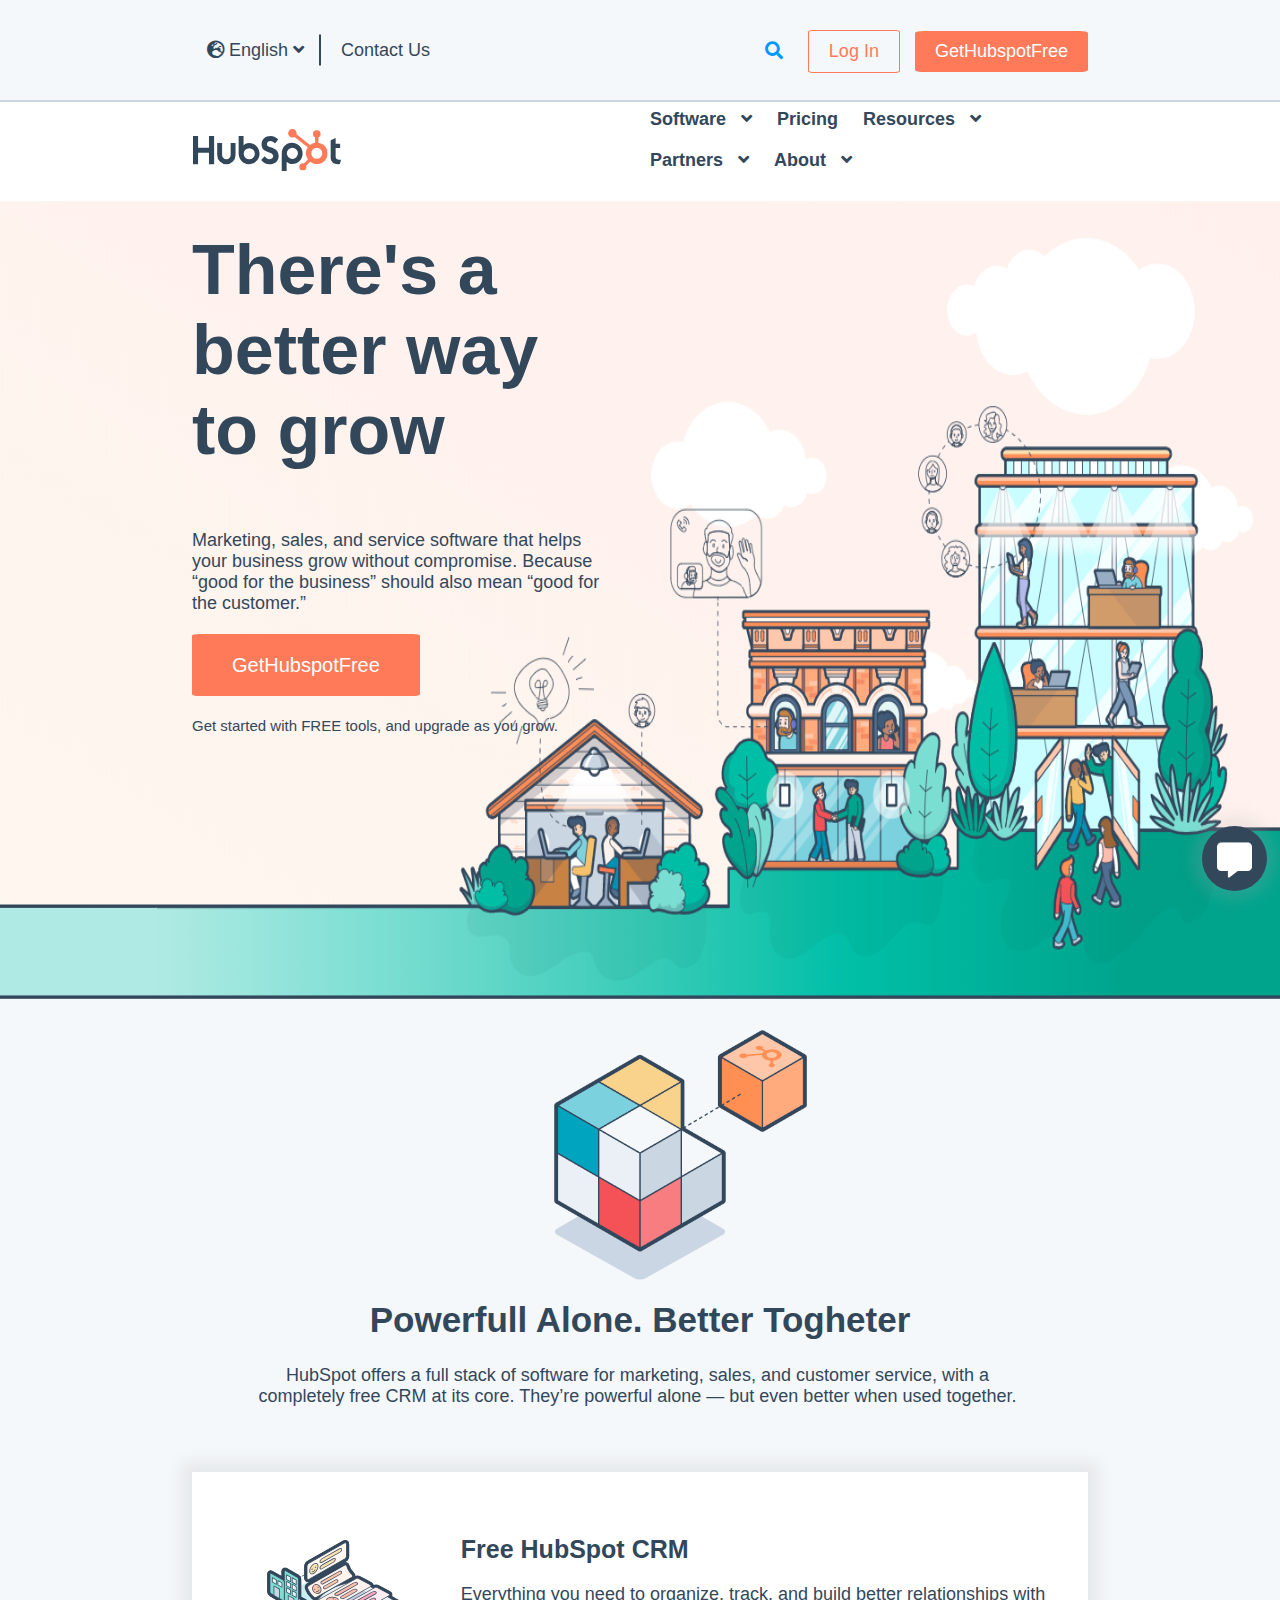
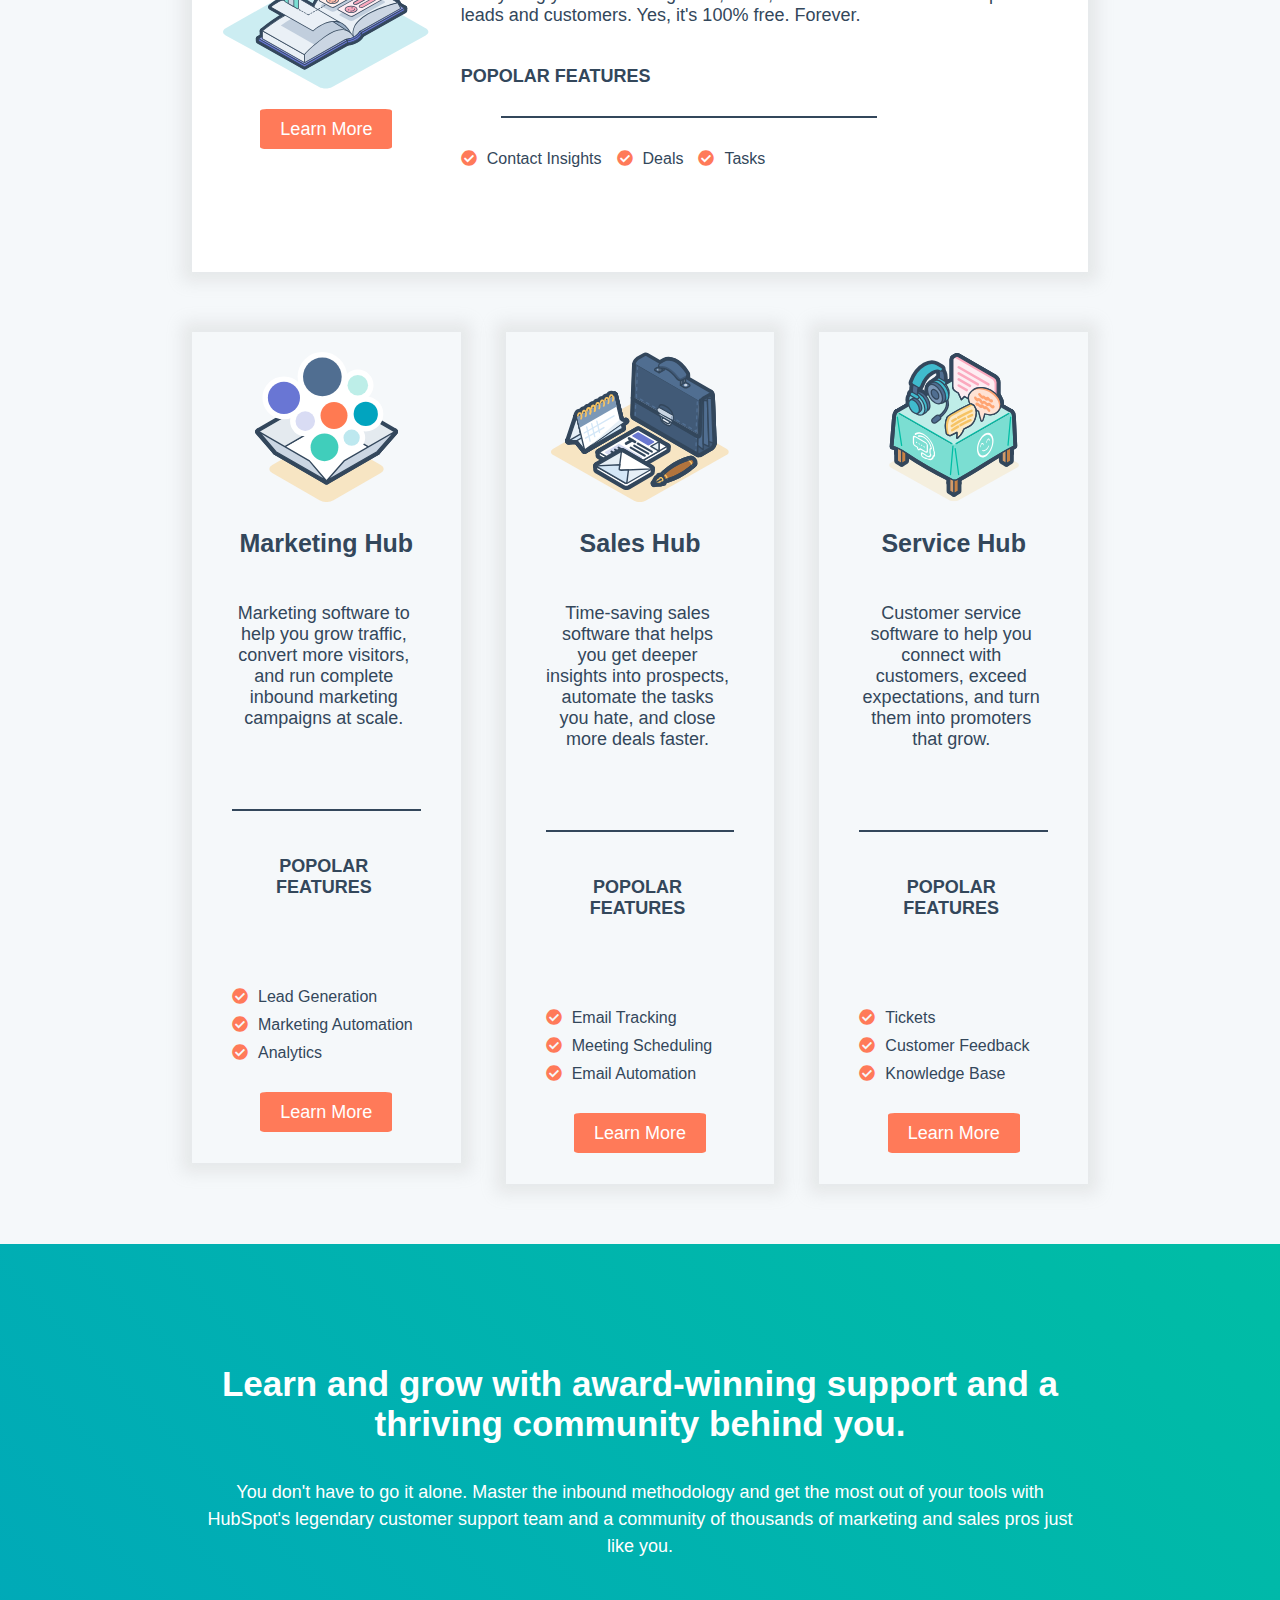
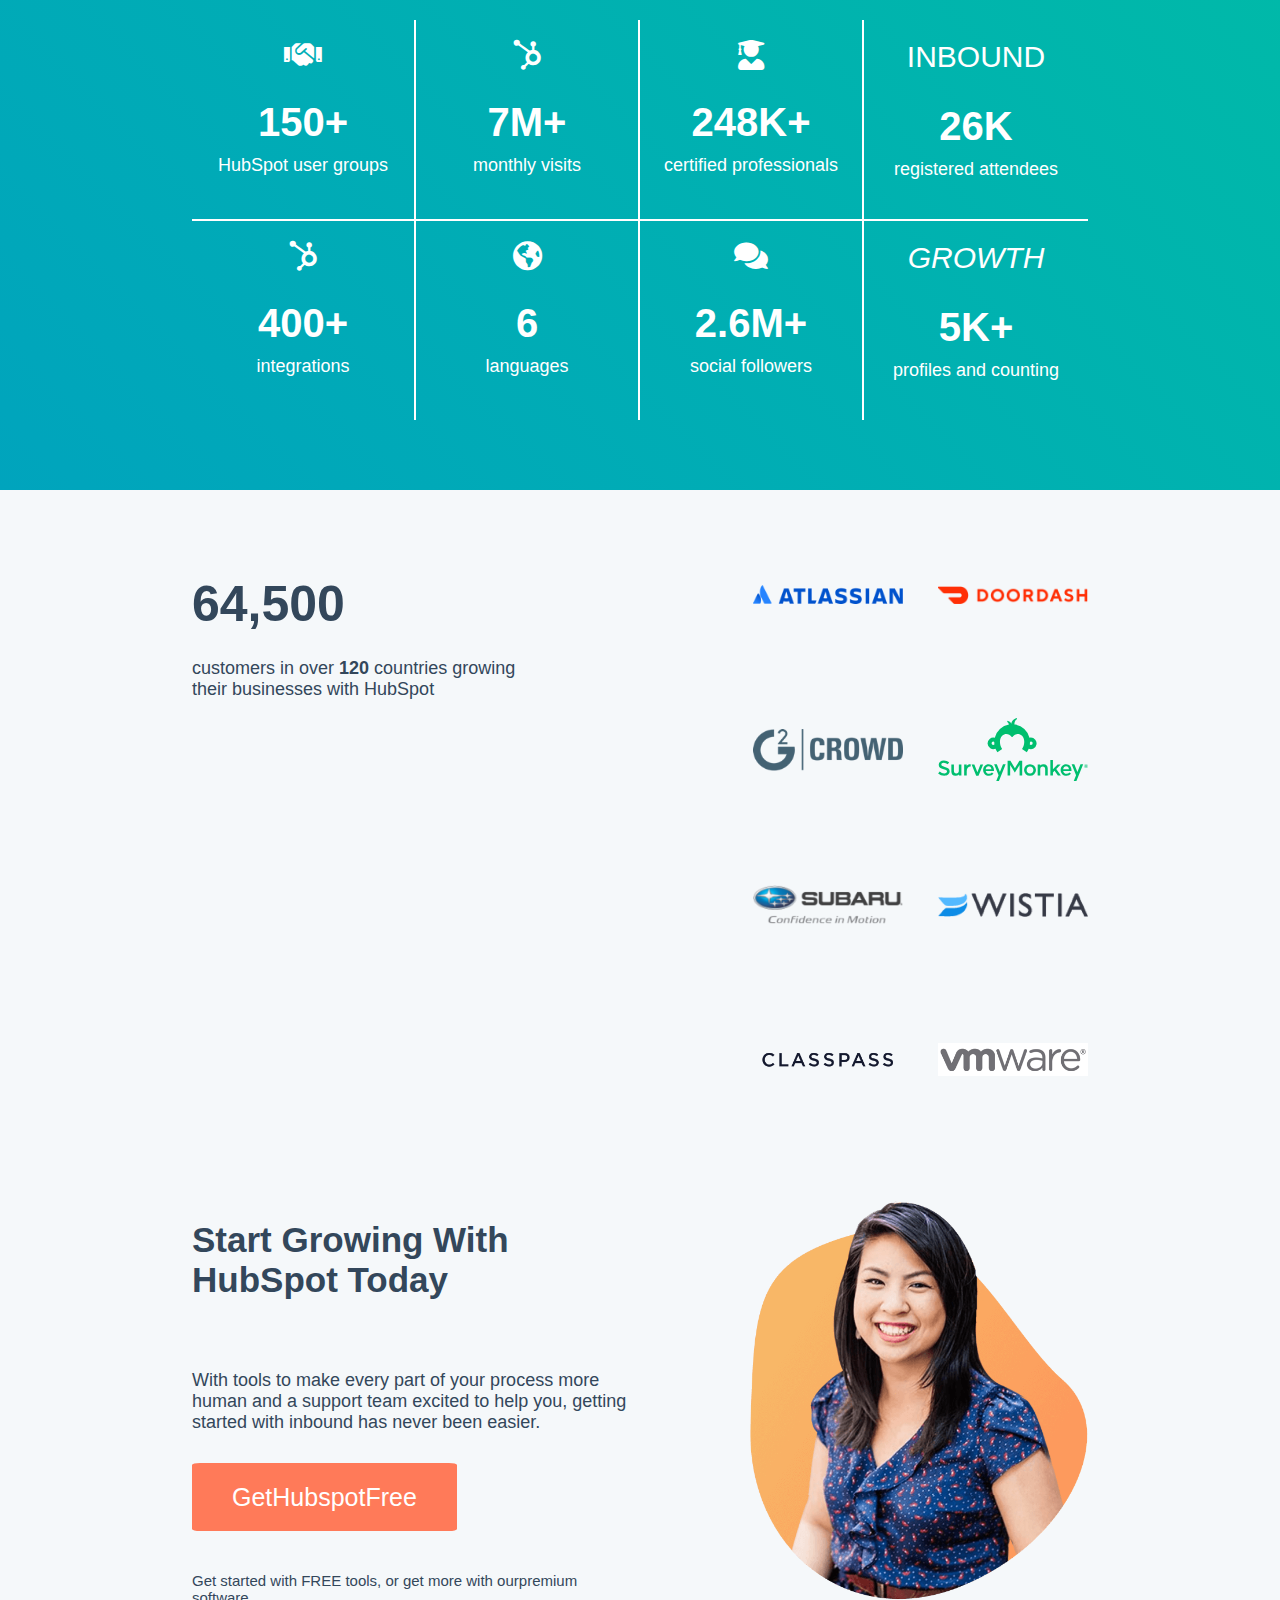
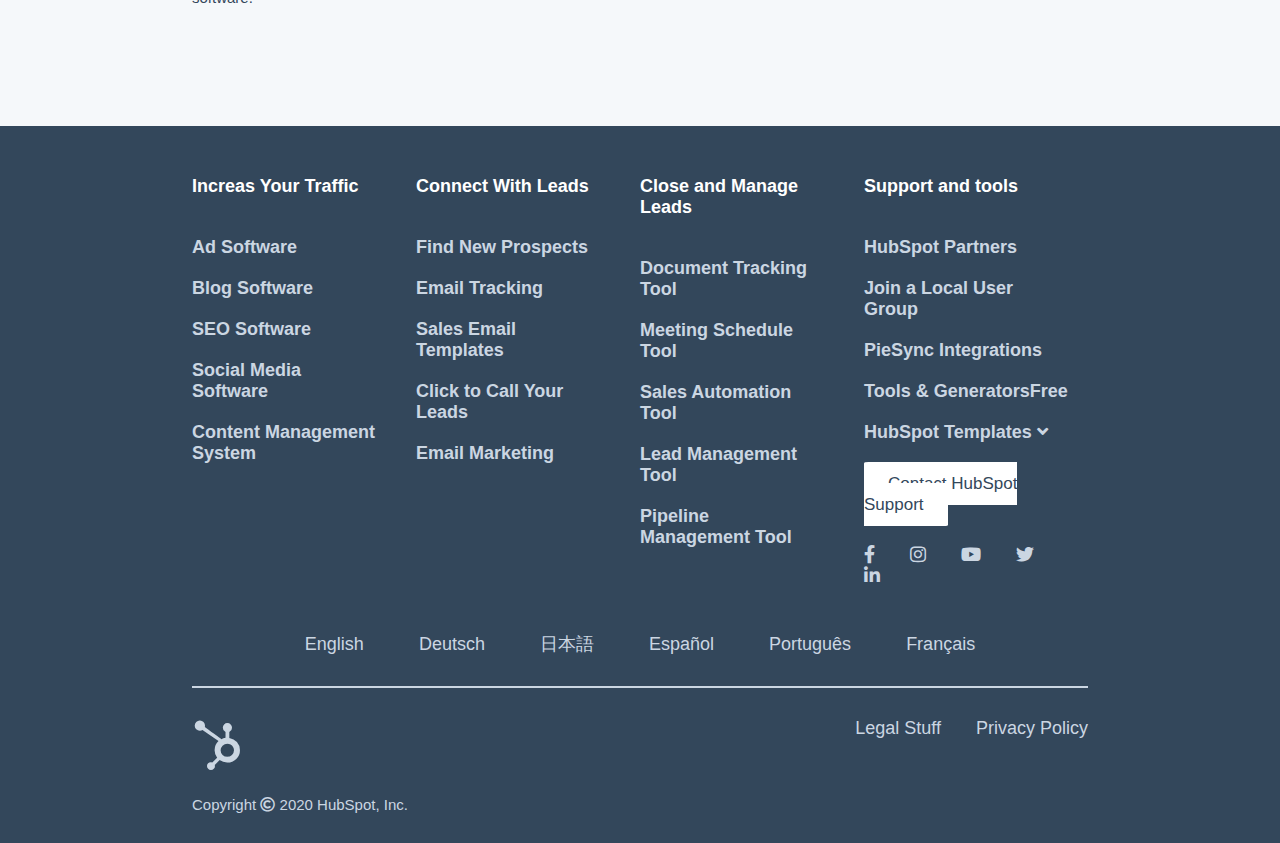
==== commit 8cc17db5: "refresh html/css" ====
--- a/index.html
+++ b/index.html
@@ -14,13 +14,13 @@
       <div class="h-navfix clearfix">
         <nav class="h-nav">
           <ul class="navsx centersx">
-            <a class="font-skill" href="#">
-              <li class="english">
-                <i class="fas fa-globe-europe padding-icon"></i>
+            <a class="hub-p" href="#">
+              <li class="h-info">
+                <i class="fas fa-globe-europe"></i>
                 English
-                <i class="fas fa-angle-down padding-icon"></i>
-              </li>
-              <li class="padding-icon">Contact Us</li>
+                <i class="fas fa-angle-down"></i>
+              </li>
+              <li class="h-info">Contact Us</li>
             </a>
           </ul>
         </nav>
@@ -29,13 +29,13 @@
             <ul class="navdx centerdx">
               <li class="login">
                 <li>
-                  <i class="fas fa-search padding-icon"></i>
+                  <i class="fas fa-search"></i>
                 </li>
                 <li class="log-b">
                   Log In
                 </li>
               </li>
-              <li class="button padding-icon">
+              <li class="button">
                 GetHubspotFree
               </li>
             </ul>
@@ -52,7 +52,7 @@
       <div class="h-nav">
         <div class="navdx centerdx">
           <nav>
-            <a class="font-skill" href="#">
+            <a class="hub-p" href="#">
               <ul class=>
                 <li class="navbar-item">
                   Software
@@ -81,13 +81,13 @@
     <div class="jumbo clearfix">
       <div class="title">
         <h1>There's a better way to grow</h1>
-        <p class="m-p">
+        <p class="hub-p">
           Marketing, sales, and service software that helps your business grow without compromise. Because “good for the business” should also mean “good for the customer.”
         </p>
-        <a class="button padding-icon">
+        <a class="button">
           GetHubspotFree
         </a>
-        <p class="m-p">
+        <p class="hub-p">
           Get started with FREE tools, and upgrade as you grow.
         </p>
       </div>
@@ -99,7 +99,7 @@
       <div class="first-sec">
         <div class="cube"></div>
         <h3>Powerfull Alone. Better Togheter</h3>
-        <p class="m-p">
+        <p class="hub-p">
           HubSpot offers a full stack of software for marketing, sales, and customer service, with a completely free CRM at its core. They’re powerful alone — but even better when used together.
         </p>
       </div>
@@ -115,12 +115,12 @@
           </div>
           <div class="crm">
             <h5>Free HubSpot CRM</h5>
-            <p class="m-p">
+            <p class="hub-p">
               Everything you need to organize, track, and build better relationships with leads and customers. Yes, it's 100% free. Forever.
             </p>
-            <p class="m-p bold">POPOLAR FEATURES</p>
+            <p class="hub-p bold">POPOLAR FEATURES</p>
             <div class="division line"></div>
-            <div class="m-p">
+            <div class="hub-p">
               <span><i class="fas fa-check-circle"></i>Contact Insights</span>
               <span><i class="fas fa-check-circle"></i>Deals</span>
               <span><i class="fas fa-check-circle"></i>Tasks</span>
@@ -135,14 +135,14 @@
           <div class="shadow floating-sec zoom">
             <div id="marketing"></div>
             <h5>Marketing Hub</h5>
-            <p class="m-p">
+            <p class="hub-p">
               Marketing software to help you grow traffic, convert more visitors, and run complete inbound marketing campaigns at scale.
             </p>
             <div class="division"></div>
-            <p class="m-p bold">POPOLAR FEATURES</p>
-            <p class="m-p align-left"><i class="fas fa-check-circle"></i>Lead Generation</p>
-            <p class="m-p align-left"><i class="fas fa-check-circle"></i>Marketing Automation</p>
-            <p class="m-p align-left"><i class="fas fa-check-circle"></i>Analytics</p>
+            <p class="hub-p bold">POPOLAR FEATURES</p>
+            <p class="hub-p align-left"><i class="fas fa-check-circle"></i>Lead Generation</p>
+            <p class="hub-p align-left"><i class="fas fa-check-circle"></i>Marketing Automation</p>
+            <p class="hub-p align-left"><i class="fas fa-check-circle"></i>Analytics</p>
             <div class="learnmore">
               <a class="button" href="#">Learn More</a>
             </div>
@@ -150,14 +150,14 @@
           <div class="middle shadow floating-sec zoom">
             <div id="sales"></div>
             <h5>Sales Hub</h5>
-            <p class="m-p">
+            <p class="hub-p">
               Time-saving sales software that helps you get deeper insights into prospects, automate the tasks you hate, and close more deals faster.
             </p>
             <div class="division"></div>
-            <p class="m-p bold">POPOLAR FEATURES</p>
-            <p class="m-p align-left"><i class="fas fa-check-circle"></i>Email Tracking</p>
-            <p class="m-p align-left"><i class="fas fa-check-circle"></i>Meeting Scheduling</p>
-            <p class="m-p align-left"><i class="fas fa-check-circle"></i>Email Automation</p>
+            <p class="hub-p bold">POPOLAR FEATURES</p>
+            <p class="hub-p align-left"><i class="fas fa-check-circle"></i>Email Tracking</p>
+            <p class="hub-p align-left"><i class="fas fa-check-circle"></i>Meeting Scheduling</p>
+            <p class="hub-p align-left"><i class="fas fa-check-circle"></i>Email Automation</p>
             <div class="learnmore">
               <a class="button" href="#">Learn More</a>
             </div>
@@ -165,14 +165,14 @@
           <div class="shadow floating-sec zoom">
             <div id="service"></div>
             <h5>Service Hub</h5>
-            <p class="m-p">
+            <p class="hub-p">
               Customer service software to help you connect with customers, exceed expectations, and turn them into promoters that grow.
             </p>
             <div class="division"></div>
-            <p class="m-p bold">POPOLAR FEATURES</p>
-            <p class="m-p align-left"><i class="fas fa-check-circle"></i>Tickets</p>
-            <p class="m-p align-left"><i class="fas fa-check-circle"></i>Customer Feedback</p>
-            <p class="m-p align-left"><i class="fas fa-check-circle"></i>Knowledge Base</p>
+            <p class="hub-p bold">POPOLAR FEATURES</p>
+            <p class="hub-p align-left"><i class="fas fa-check-circle"></i>Tickets</p>
+            <p class="hub-p align-left"><i class="fas fa-check-circle"></i>Customer Feedback</p>
+            <p class="hub-p align-left"><i class="fas fa-check-circle"></i>Knowledge Base</p>
             <div class="learnmore">
               <a class="button" href="#">Learn More</a>
             </div>
@@ -184,7 +184,7 @@
       <div class="gradient">
         <div class="center-sec">
           <h3>Learn and grow with award-winning support and a thriving community behind you.</h3>
-          <p class="m-p">
+          <p class="hub-p">
             You don't have to go it alone. Master the inbound methodology and get the most out of your tools with HubSpot's legendary customer support team and a community of thousands of marketing and sales pros just like you.
           </p>
         </div>
@@ -240,7 +240,7 @@
         <div class="clearfix">
           <div class="customers">
             <div class="customers-number">64,500</div>
-            <p class="m-p">
+            <p class="hub-p">
               customers in over <strong>120</strong> countries growing their businesses with HubSpot
             </p>
           </div>
@@ -262,13 +262,13 @@
         <div class="second-growing clearfix">
           <div class="start-growing">
             <h3>Start Growing With HubSpot Today</h3>
-            <p class="m-p">
+            <p class="hub-p">
               With tools to make every part of your process more human and a support team excited to help you, getting started with inbound has never been easier.
             </p>
-            <a class="button padding-icon">
+            <a class="button">
               GetHubspotFree
             </a>
-            <p class="m-p">
+            <p class="hub-p">
               Get started with FREE tools, or get more with ourpremium software.
             </p>
           </div>
@@ -284,7 +284,7 @@
     <div class="center-sec">
       <nav class="f-fix clearfix">
         <div class="f-nav">
-          <p class="bold m-p">Increas Your Traffic</p>
+          <p class="bold hub-p">Increas Your Traffic</p>
           <nav>
             <ul class="f-list">
               <li>
@@ -305,7 +305,7 @@
           </nav>
         </div>
         <div class="f-nav">
-          <p class="bold m-p">Connect With Leads</p>
+          <p class="bold hub-p">Connect With Leads</p>
           <nav>
             <ul class="f-list">
               <li>
@@ -328,7 +328,7 @@
           </nav>
         </div>
         <div class="f-nav">
-          <p class="bold m-p">Close and Manage Leads</p>
+          <p class="bold hub-p">Close and Manage Leads</p>
           <nav>
             <ul class="f-list">
               <li>
@@ -350,7 +350,7 @@
           </nav>
         </div>
         <div class="f-nav">
-          <p class="bold m-p">Support and tools</p>
+          <p class="bold hub-p">Support and tools</p>
           <nav>
             <ul class="f-list">
               <li>
--- a/css/style.css
+++ b/css/style.css
@@ -53,22 +53,13 @@
   transform: translate(0, -50%);
 }
 
-.font-skill {
-  color: rgb(51, 71, 91);
-  font-weight: 500;
-}
-
-.padding-icon {
-  padding: 10px;
-}
-
-.padding-icon:first-child {
-  padding-left: 0;
-}
-
-.english {
+.h-info {
   border-right: 2px solid rgb(51, 71, 91);
-  padding: 5px;
+  padding: 5px 15px;
+}
+
+.h-info:last-child {
+  border: none;
 }
 
 li {
@@ -182,11 +173,11 @@
   font-size: 20px;
 }
 
-.title>.m-p {
+.title>.hub-p {
   padding: 30px 30px 40px 0;
 }
 
-.title>.m-p:last-child {
+.title>.hub-p:last-child {
   font-size: 15px;
   padding: 40px 30px 30px 0;
 }
@@ -215,7 +206,7 @@
   background-position: center;
   background-repeat: no-repeat;
   background-size: contain;
-  min-height: 300px;
+  min-height: 250px;
 }
 
 h3 {
@@ -225,8 +216,8 @@
   color: rgb(51, 71, 91);
 }
 
-.m-p {
-  padding: 5px 5px;
+.hub-p {
+  padding: 5px 5px 5px 0;
   color: rgb(51, 71, 91);
   letter-spacing: 0.1;
 }
@@ -275,7 +266,7 @@
   color: rgb(51, 71, 91);
 }
 
-.crm>.m-p {
+.crm>.hub-p {
   padding: 20px 0;
 }
 
@@ -290,11 +281,11 @@
   margin: 5px 40px;
 }
 
-.crm>.m-p:last-child {
+.crm>.hub-p:last-child {
   padding-bottom: 0;
 }
 
-.m-p>span {
+.hub-p>span {
   font-size: 16px;
   padding-right: 10px;
 }
@@ -346,7 +337,7 @@
   margin-top: 20px;
 }
 
-.floating-sec>.m-p {
+.floating-sec>.hub-p {
   margin: 40px;
   padding-bottom: 40px;
 }
@@ -381,7 +372,7 @@
   color: #fff;
 }
 
-.center-sec>.m-p {
+.center-sec>.hub-p {
   color: #fff;
   padding: 15px 15px 30px 15px;
   line-height: 150%;
@@ -517,7 +508,7 @@
   padding-left: 0;
 }
 
-.start-growing>.m-p {
+.start-growing>.hub-p {
   padding: 50px 0;
 }
 
@@ -528,7 +519,7 @@
   font-size: 25px;
 }
 
-.start-growing>.m-p:last-child {
+.start-growing>.hub-p:last-child {
   font-size: 15px;
   padding: 60px 30px 30px 0;
 }
@@ -567,7 +558,7 @@
   padding-top: 20px;
 }
 
-.f-nav>.m-p {
+.f-nav>.hub-p {
   color: #fff;
   padding: 0 0 20px 0;
 }
